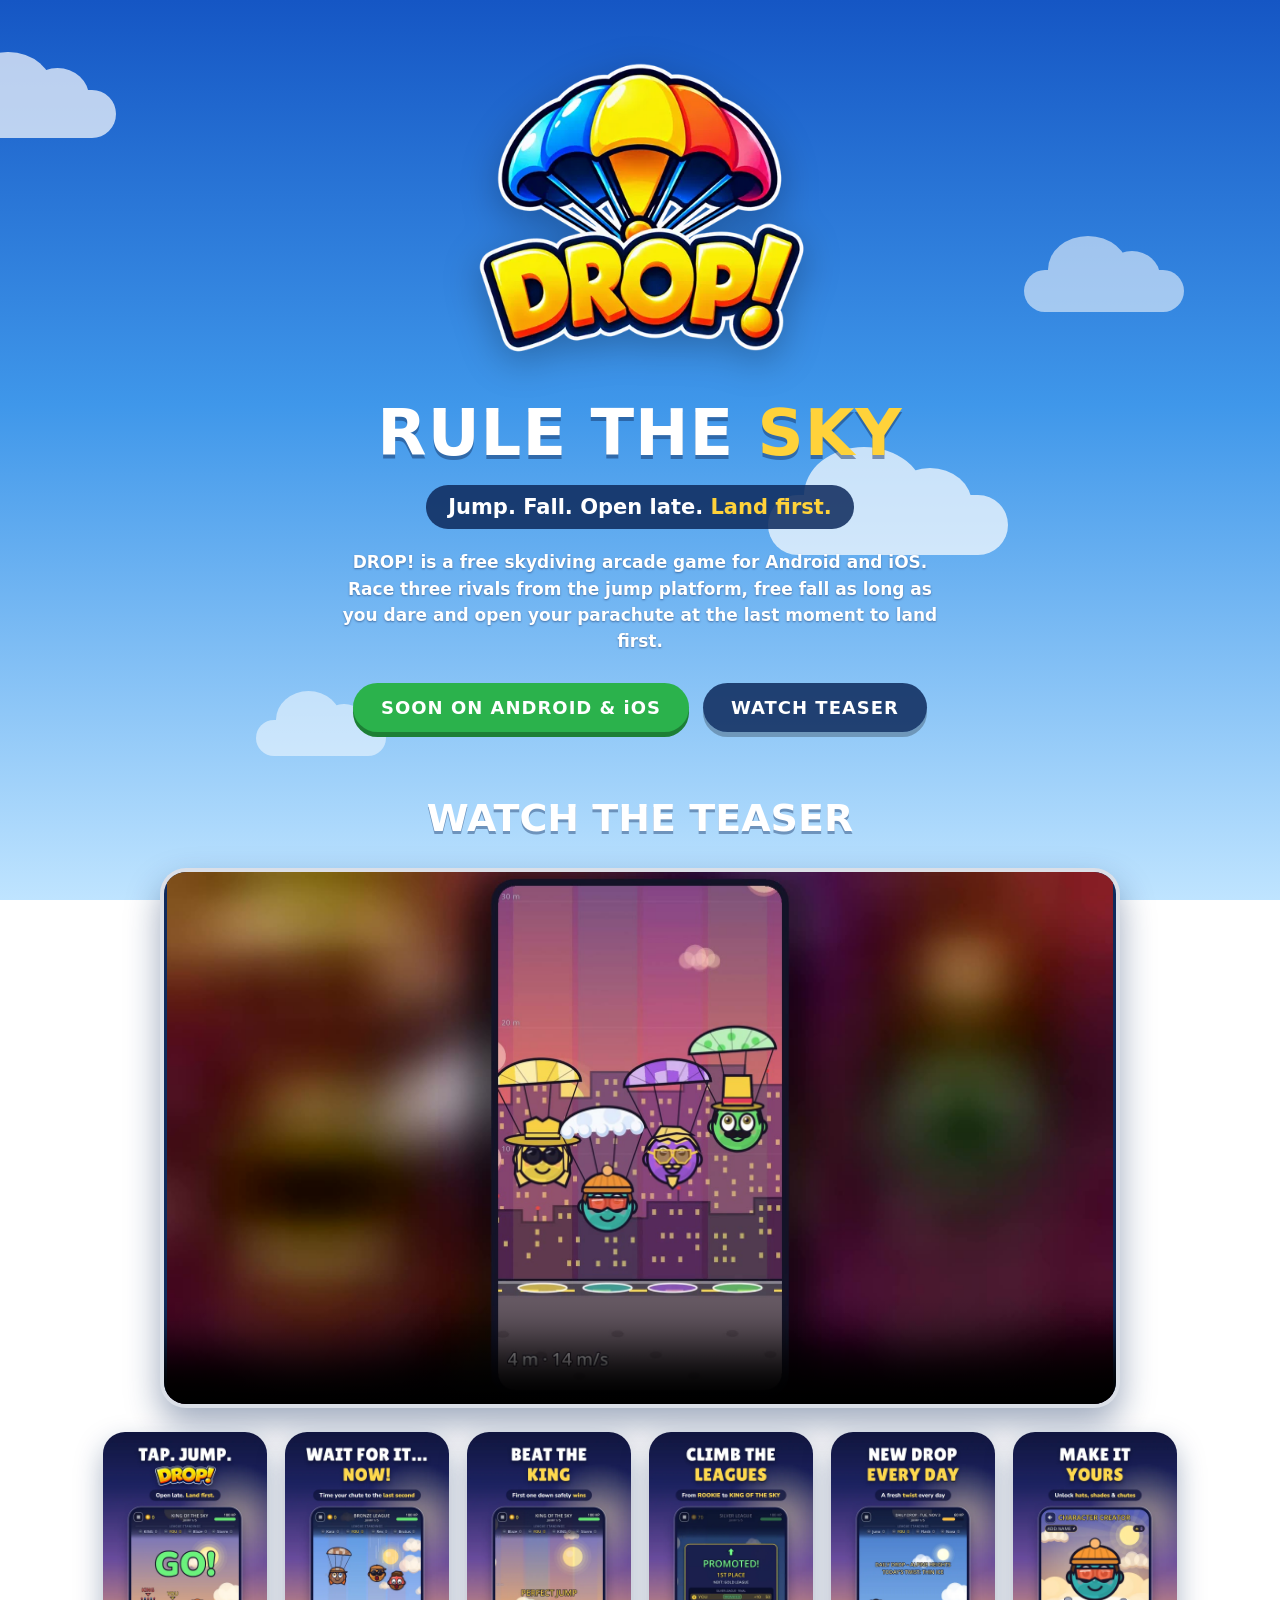
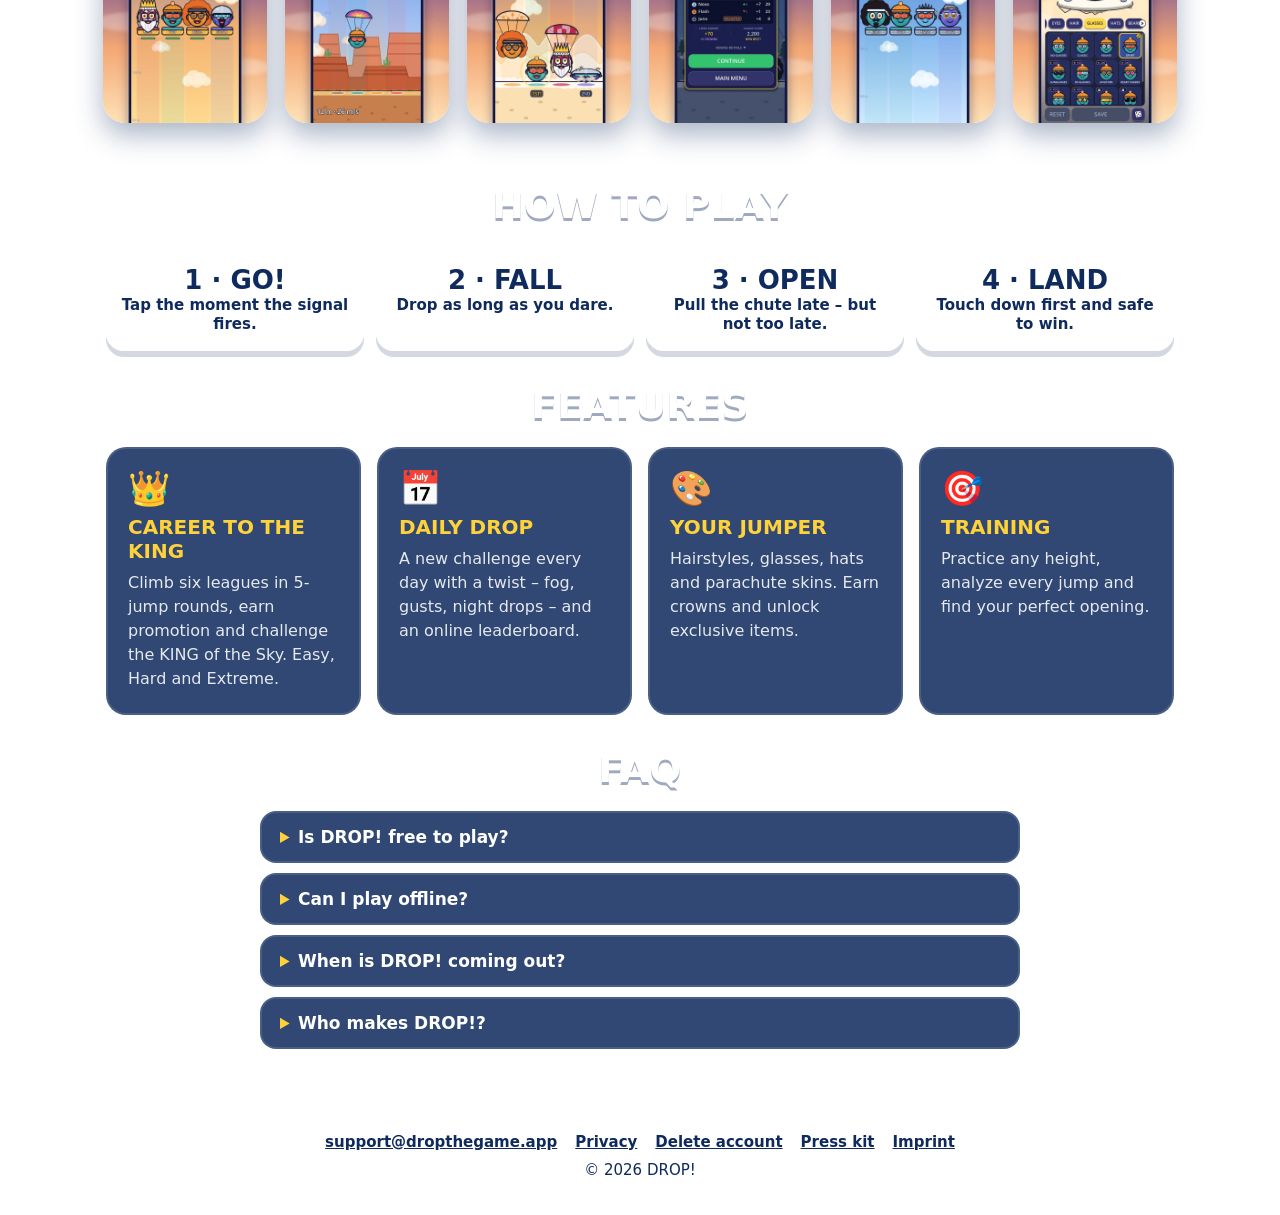
==== index.html @ cb5cdc99 "Startseite: neue Store-Screenshots (6 Bilder aus play_phone) - shot-1..6 aus store/screenshots/play_" ====
<!doctype html>
<html lang="en">
<head>
  <meta charset="utf-8">
  <meta name="viewport" content="width=device-width, initial-scale=1">
  <title>DROP! – Skydiving Game for Android &amp; iOS</title>
  <meta name="description" content="DROP! is a free skydiving arcade game: jump on GO, fall as long as you dare, open your parachute late and land first. Climb six leagues and beat the KING of the Sky.">
  <link rel="canonical" href="https://dropthegame.app/">
  <meta name="theme-color" content="#1d6fd1">
  <link rel="icon" type="image/png" sizes="32x32" href="img/icon-32.png">
  <link rel="apple-touch-icon" href="img/icon-180.png">
  <link rel="preload" as="image" href="img/logo.webp" fetchpriority="high">
  <link rel="preconnect" href="https://gc.zgo.at" crossorigin>
  <meta property="og:site_name" content="DROP!">
  <meta property="og:title" content="DROP! – Skydiving Game">
  <meta property="og:description" content="Jump. Fall. Open late. Land first. A skydiving arcade game for Android and iOS.">
  <meta property="og:image" content="https://dropthegame.app/img/og-image.jpg">
  <meta property="og:image:width" content="1200">
  <meta property="og:image:height" content="630">
  <meta property="og:image:alt" content="DROP! – Open late. Land first. Jumpers with parachutes and the KING of the Sky.">
  <meta property="og:url" content="https://dropthegame.app/">
  <meta property="og:type" content="website">
  <meta property="og:locale" content="en_US">
  <meta name="twitter:card" content="summary_large_image">
  <script type="application/ld+json">
  {
    "@context": "https://schema.org",
    "@graph": [
      {
        "@type": "WebSite",
        "@id": "https://dropthegame.app/#website",
        "name": "DROP!",
        "alternateName": "DROP! – Skydiving Game",
        "url": "https://dropthegame.app/"
      },
      {
        "@type": "Organization",
        "@id": "https://dropthegame.app/#org",
        "name": "vster Studio",
        "url": "https://dropthegame.app/",
        "email": "support@dropthegame.app",
        "logo": "https://dropthegame.app/img/icon-512.png"
      },
      {
        "@type": "VideoGame",
        "name": "DROP!",
        "alternateName": "DROP! – Skydiving Game",
        "url": "https://dropthegame.app/",
        "description": "A skydiving arcade game: jump on GO, fall as long as you dare, open your parachute late and land first. Climb six leagues, play the Daily Drop and beat the KING of the Sky.",
        "image": "https://dropthegame.app/img/og-image.jpg",
        "genre": ["Arcade", "Sports", "Casual"],
        "gamePlatform": ["Android", "iOS"],
        "applicationCategory": "GameApplication",
        "operatingSystem": "Android, iOS",
        "playMode": "SinglePlayer",
        "inLanguage": "en",
        "author": { "@id": "https://dropthegame.app/#org" },
        "publisher": { "@id": "https://dropthegame.app/#org" },
        "screenshot": [
          "https://dropthegame.app/img/shot-1.webp",
          "https://dropthegame.app/img/shot-2.webp",
          "https://dropthegame.app/img/shot-3.webp",
          "https://dropthegame.app/img/shot-4.webp",
          "https://dropthegame.app/img/shot-5.webp",
          "https://dropthegame.app/img/shot-6.webp"
        ],
        "trailer": {
          "@type": "VideoObject",
          "name": "DROP! – Teaser",
          "description": "Gameplay teaser of the skydiving arcade game DROP!.",
          "thumbnailUrl": "https://dropthegame.app/img/teaser-landscape.jpg",
          "contentUrl": "https://dropthegame.app/video/teaser-landscape.mp4",
          "uploadDate": "2026-10-29",
          "duration": "PT28S"
        }
      }
    ]
  }
  </script>
  <style>
    :root {
      --sky-top: #1556c4;
      --sky-mid: #3f97ea;
      --sky-low: #bfe4ff;
      --navy: #0f2a5c;
      --navy-soft: rgba(15, 42, 92, 0.86);
      --gold: #ffd23a;
      --green: #2bb24c;
      --green-dark: #1d7f35;
      --white: #ffffff;
    }
    * { margin: 0; padding: 0; box-sizing: border-box; }
    html { scroll-behavior: smooth; }
    body {
      font-family: system-ui, -apple-system, "Segoe UI", Roboto, "Helvetica Neue", Arial, sans-serif;
      color: var(--white);
      background: linear-gradient(180deg, var(--sky-top) 0%, var(--sky-mid) 45%, var(--sky-low) 100%);
      background-attachment: fixed;
      min-height: 100vh;
      overflow-x: hidden;
    }
    img { display: block; max-width: 100%; height: auto; }
    a { color: inherit; }

    /* Wolken im Hintergrund */
    .clouds { position: fixed; inset: 0; pointer-events: none; z-index: 0; }
    .cloud {
      position: absolute;
      background: #fff;
      border-radius: 999px;
      opacity: 0.7;
      animation: drift 60s linear infinite;
    }
    .cloud::before, .cloud::after {
      content: "";
      position: absolute;
      background: #fff;
      border-radius: 50%;
    }
    .cloud::before { width: 50%; height: 160%; left: 15%; bottom: 20%; }
    .cloud::after  { width: 35%; height: 120%; right: 15%; bottom: 25%; }
    .c1 { width: 180px; height: 48px; top: 10%; left: -5%; animation-duration: 70s; }
    .c2 { width: 240px; height: 60px; top: 55%; left: 60%; animation-duration: 90s; animation-delay: -40s; }
    .c3 { width: 130px; height: 36px; top: 80%; left: 20%; opacity: 0.5; animation-duration: 80s; animation-delay: -20s; }
    .c4 { width: 160px; height: 42px; top: 30%; left: 80%; opacity: 0.55; animation-duration: 100s; animation-delay: -60s; }
    @keyframes drift {
      from { transform: translateX(-30vw); }
      to   { transform: translateX(130vw); }
    }
    @media (prefers-reduced-motion: reduce) {
      .cloud { animation: none; }
      .hero-logo { animation: none !important; }
    }

    .wrap { position: relative; z-index: 1; max-width: 1100px; margin: 0 auto; padding: 0 16px; }

    /* Hero */
    .hero { text-align: center; padding: 48px 0 32px; }
    .hero-logo {
      width: min(340px, 78vw);
      margin: 0 auto;
      filter: drop-shadow(0 10px 18px rgba(0, 0, 0, 0.25));
      animation: float 4s ease-in-out infinite;
    }
    @keyframes float {
      0%, 100% { transform: translateY(0); }
      50% { transform: translateY(-10px); }
    }
    .headline {
      margin-top: 12px;
      font-size: clamp(34px, 8vw, 64px);
      font-weight: 900;
      line-height: 1.05;
      letter-spacing: 1px;
      text-transform: uppercase;
      text-shadow: 0 4px 0 rgba(15, 42, 92, 0.45);
    }
    .headline span { color: var(--gold); }
    .tagline {
      display: inline-block;
      margin-top: 18px;
      padding: 10px 22px;
      border-radius: 999px;
      background: var(--navy-soft);
      font-size: clamp(16px, 3.8vw, 21px);
      font-weight: 700;
    }
    .tagline span { color: var(--gold); }
    .cta { margin-top: 28px; display: flex; gap: 14px; justify-content: center; flex-wrap: wrap; }
    .btn {
      display: inline-block;
      padding: 14px 28px;
      border-radius: 999px;
      font-weight: 800;
      font-size: 18px;
      letter-spacing: 1px;
      text-decoration: none;
      text-transform: uppercase;
    }
    .btn-primary { background: var(--green); box-shadow: 0 5px 0 var(--green-dark); }
    .btn-secondary { background: var(--navy-soft); box-shadow: 0 5px 0 rgba(0, 0, 0, 0.25); }

    /* Teaser-Video: Handy/schmal = Hochformat, breiter Bildschirm im Querformat = Querformat.
       Beide laden erst beim Abspielen (preload="none"). */
    .teaser { display: flex; justify-content: center; padding-top: 8px; }
    .teaser video {
      display: block;
      height: auto;
      border-radius: 26px;
      background: var(--navy);
      border: 4px solid rgba(255, 255, 255, 0.85);
      box-shadow: 0 16px 34px rgba(15, 42, 92, 0.4);
      object-fit: contain; /* im Vollbild nichts abschneiden */
    }
    .teaser .portrait { width: min(320px, 78vw); aspect-ratio: 9 / 16; }
    .teaser .landscape { display: none; width: min(960px, 100%); aspect-ratio: 16 / 9; }
    @media (min-width: 900px) and (orientation: landscape) {
      .teaser .portrait { display: none; }
      .teaser .landscape { display: block; }
    }

    /* Screenshots */
    .shots {
      display: flex;
      gap: 18px;
      overflow-x: auto;
      scroll-snap-type: x mandatory;
      padding: 24px 16px 28px;
      margin: 0 -16px;
      scrollbar-width: none;
    }
    .shots::-webkit-scrollbar { display: none; }
    .shots img {
      flex: 0 0 auto;
      width: min(260px, 68vw);
      border-radius: 22px;
      box-shadow: 0 12px 28px rgba(15, 42, 92, 0.35);
      scroll-snap-align: center;
    }
    @media (min-width: 1100px) {
      .shots { justify-content: center; overflow-x: visible; }
      .shots img { width: 164px; transition: transform 0.2s; }
      .shots img:hover { transform: translateY(-8px) rotate(-1deg); }
    }

    /* Features */
    .section-title {
      text-align: center;
      font-size: clamp(26px, 5vw, 38px);
      font-weight: 900;
      text-transform: uppercase;
      margin: 32px 0 20px;
      text-shadow: 0 3px 0 rgba(15, 42, 92, 0.4);
    }
    .features {
      display: grid;
      grid-template-columns: repeat(auto-fit, minmax(230px, 1fr));
      gap: 16px;
    }
    .card {
      background: var(--navy-soft);
      border-radius: 20px;
      padding: 22px 20px;
      border: 2px solid rgba(255, 255, 255, 0.12);
    }
    .card .icon { font-size: 34px; line-height: 1; }
    .card h3 {
      margin-top: 10px;
      font-size: 20px;
      font-weight: 900;
      text-transform: uppercase;
      color: var(--gold);
    }
    .card p { margin-top: 8px; font-size: 16px; line-height: 1.5; color: rgba(255, 255, 255, 0.88); }

    /* So funktioniert's */
    .steps {
      display: grid;
      grid-template-columns: repeat(auto-fit, minmax(160px, 1fr));
      gap: 12px;
      text-align: center;
    }
    .step {
      background: rgba(255, 255, 255, 0.92);
      color: var(--navy);
      border-radius: 18px;
      padding: 18px 12px;
      box-shadow: 0 6px 0 rgba(15, 42, 92, 0.18);
    }
    .step b { display: block; font-size: 26px; font-weight: 900; }
    .step span { font-size: 15px; font-weight: 600; }

    /* Footer */
    footer {
      margin-top: 56px;
      padding: 28px 0 36px;
      text-align: center;
      color: var(--navy);
      font-size: 15px;
    }
    /* Kurzbeschreibung unter dem Slogan (auch für Suchmaschinen) */
    .intro {
      max-width: 620px;
      margin: 20px auto 0;
      font-size: 17px;
      line-height: 1.55;
      font-weight: 600;
      text-shadow: 0 1px 2px rgba(15, 42, 92, 0.5);
    }

    /* FAQ */
    .faq { max-width: 760px; margin: 0 auto; display: grid; gap: 10px; }
    .faq details {
      background: var(--navy-soft);
      border-radius: 16px;
      border: 2px solid rgba(255, 255, 255, 0.12);
      padding: 14px 18px;
    }
    .faq summary { cursor: pointer; font-weight: 800; font-size: 17px; }
    .faq summary::marker { color: var(--gold); }
    .faq p { margin-top: 8px; line-height: 1.5; color: rgba(255, 255, 255, 0.88); }

    footer .links { display: flex; gap: 18px; justify-content: center; flex-wrap: wrap; margin-bottom: 10px; font-weight: 700; }
  </style>
</head>
<body>
  <div class="clouds" aria-hidden="true">
    <div class="cloud c1"></div>
    <div class="cloud c2"></div>
    <div class="cloud c3"></div>
    <div class="cloud c4"></div>
  </div>

  <div class="wrap">
    <header class="hero">
      <img class="hero-logo" src="img/logo.webp" width="432" height="432" fetchpriority="high" alt="DROP! – Skydiving Game logo with a colorful parachute">
      <h1 class="headline">Rule the <span>Sky</span></h1>
      <p class="tagline">Jump. Fall. Open late. <span>Land first.</span></p>
      <p class="intro">DROP! is a free skydiving arcade game for Android and iOS. Race three rivals from the jump platform, free fall as long as you dare and open your parachute at the last moment to land first.</p>
      <div class="cta">
        <span class="btn btn-primary">Soon on Android &amp; <span style="text-transform: none">iOS</span></span>
        <a class="btn btn-secondary" href="#teaser">Watch teaser</a>
      </div>
    </header>

    <main>
    <h2 class="section-title" id="teaser">Watch the teaser</h2>
    <section class="teaser">
      <video class="portrait" controls playsinline preload="none" poster="img/teaser-portrait.webp" width="1080" height="1920" aria-label="DROP! teaser video">
        <source src="video/teaser.mp4" type="video/mp4">
      </video>
      <video class="landscape" controls playsinline preload="none" poster="img/teaser-landscape.jpg" width="1920" height="1080" aria-label="DROP! teaser video">
        <source src="video/teaser-landscape.mp4" type="video/mp4">
      </video>
    </section>

    <section class="shots" aria-label="Screenshots">
      <img src="img/shot-1.webp" width="720" height="1280" loading="lazy" alt="Tap. Jump. DROP! – the GO! signal fires and four jumpers leap off their platforms">
      <img src="img/shot-2.webp" width="720" height="1280" loading="lazy" alt="Wait for it… now! Time your parachute to the last second">
      <img src="img/shot-3.webp" width="720" height="1280" loading="lazy" alt="Beat the KING: first one down safely wins">
      <img src="img/shot-4.webp" width="720" height="1280" loading="lazy" alt="Climb the leagues: PROMOTED! First place in the Silver League">
      <img src="img/shot-5.webp" width="720" height="1280" loading="lazy" alt="New drop every day: the Daily Drop with a fresh twist">
      <img src="img/shot-6.webp" width="720" height="1280" loading="lazy" alt="Make it yours: unlock hats, shades and chutes in the character creator">
    </section>

    <h2 class="section-title">How to play</h2>
    <div class="steps">
      <div class="step"><b>1 · GO!</b><span>Tap the moment the signal fires.</span></div>
      <div class="step"><b>2 · FALL</b><span>Drop as long as you dare.</span></div>
      <div class="step"><b>3 · OPEN</b><span>Pull the chute late – but not too late.</span></div>
      <div class="step"><b>4 · LAND</b><span>Touch down first and safe to win.</span></div>
    </div>

    <h2 class="section-title" id="features">Features</h2>
    <div class="features">
      <div class="card">
        <div class="icon" aria-hidden="true">👑</div>
        <h3>Career to the KING</h3>
        <p>Climb six leagues in 5-jump rounds, earn promotion and challenge the KING of the Sky. Easy, Hard and Extreme.</p>
      </div>
      <div class="card">
        <div class="icon" aria-hidden="true">📅</div>
        <h3>Daily Drop</h3>
        <p>A new challenge every day with a twist – fog, gusts, night drops – and an online leaderboard.</p>
      </div>
      <div class="card">
        <div class="icon" aria-hidden="true">🎨</div>
        <h3>Your jumper</h3>
        <p>Hairstyles, glasses, hats and parachute skins. Earn crowns and unlock exclusive items.</p>
      </div>
      <div class="card">
        <div class="icon" aria-hidden="true">🎯</div>
        <h3>Training</h3>
        <p>Practice any height, analyze every jump and find your perfect opening.</p>
      </div>
    </div>

    <h2 class="section-title" id="faq">FAQ</h2>
    <div class="faq">
      <details>
        <summary>Is DROP! free to play?</summary>
        <p>Yes. DROP! is free to download and play. It shows ads between rounds, and a one-time “Remove Ads” purchase turns them off.</p>
      </details>
      <details>
        <summary>Can I play offline?</summary>
        <p>Yes. Career, Training and the Daily Drop work without an internet connection. Only online leaderboards and friends need a connection.</p>
      </details>
      <details>
        <summary>When is DROP! coming out?</summary>
        <p>DROP! is coming soon to Google Play and the App Store. The store links will appear right here on this page.</p>
      </details>
      <details>
        <summary>Who makes DROP!?</summary>
        <p>DROP! is made by vster Studio, an independent game developer from Austria. Press and creators find everything in the <a href="press/">press kit</a>.</p>
      </details>
    </div>
    </main>

    <footer>
      <div class="links">
        <a href="mailto:support@dropthegame.app">support@dropthegame.app</a>
        <a href="privacy/">Privacy</a>
        <a href="delete-account/">Delete account</a>
        <a href="press/">Press kit</a>
        <a href="imprint/">Imprint</a>
      </div>
      <p>&copy; 2026 DROP!</p>
    </footer>
  </div>
  <script>
    // Wechselt die Ansicht (Drehen, Fenstergröße), stoppt das nun verborgene Video.
    document.querySelectorAll(".teaser video").forEach(function (v) {
      window.addEventListener("resize", function () {
        if (!v.offsetParent && !v.paused) v.pause();
      });
    });
  </script>
  <!-- Besucherzähler GoatCounter: ohne Cookies, speichert keine IP-Adressen (siehe /privacy/, Abschnitt 6). -->
  <script data-goatcounter="https://dropthegame.goatcounter.com/count" async src="https://gc.zgo.at/count.js"></script>
</body>
</html>
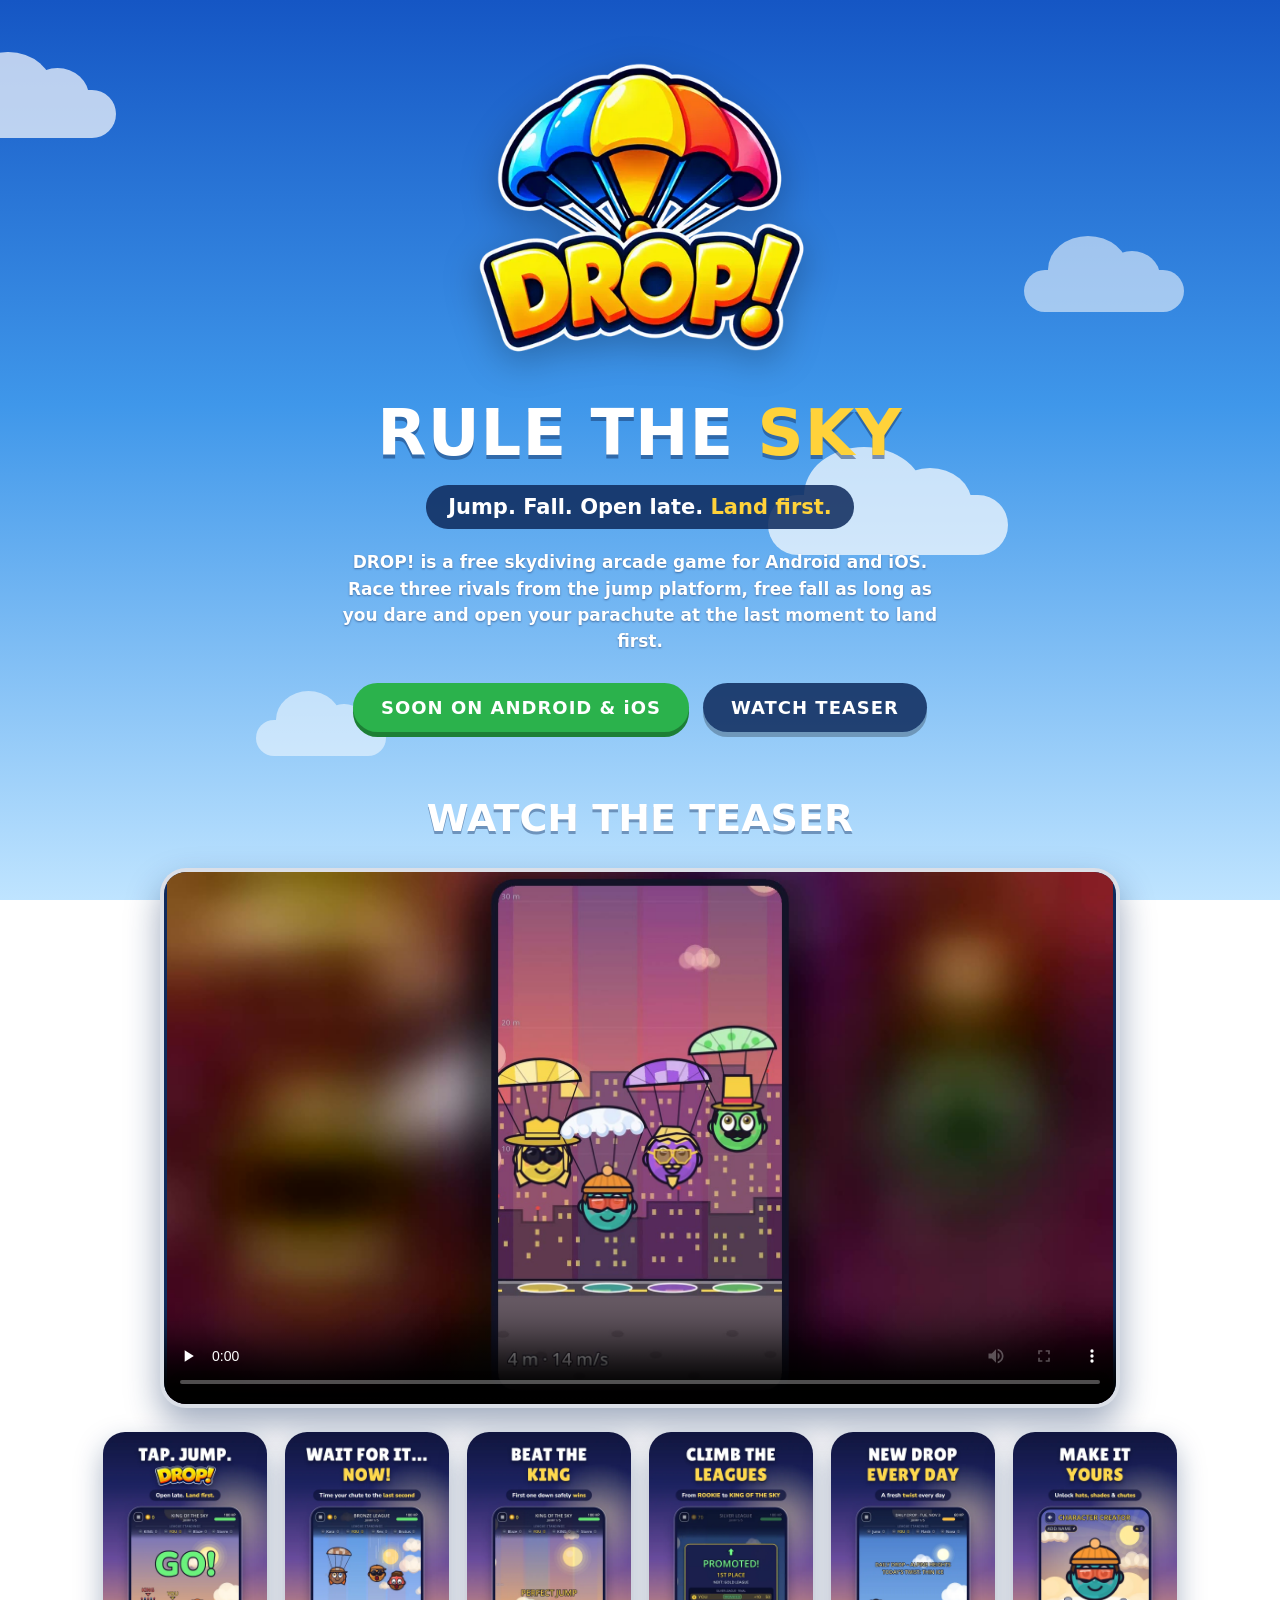
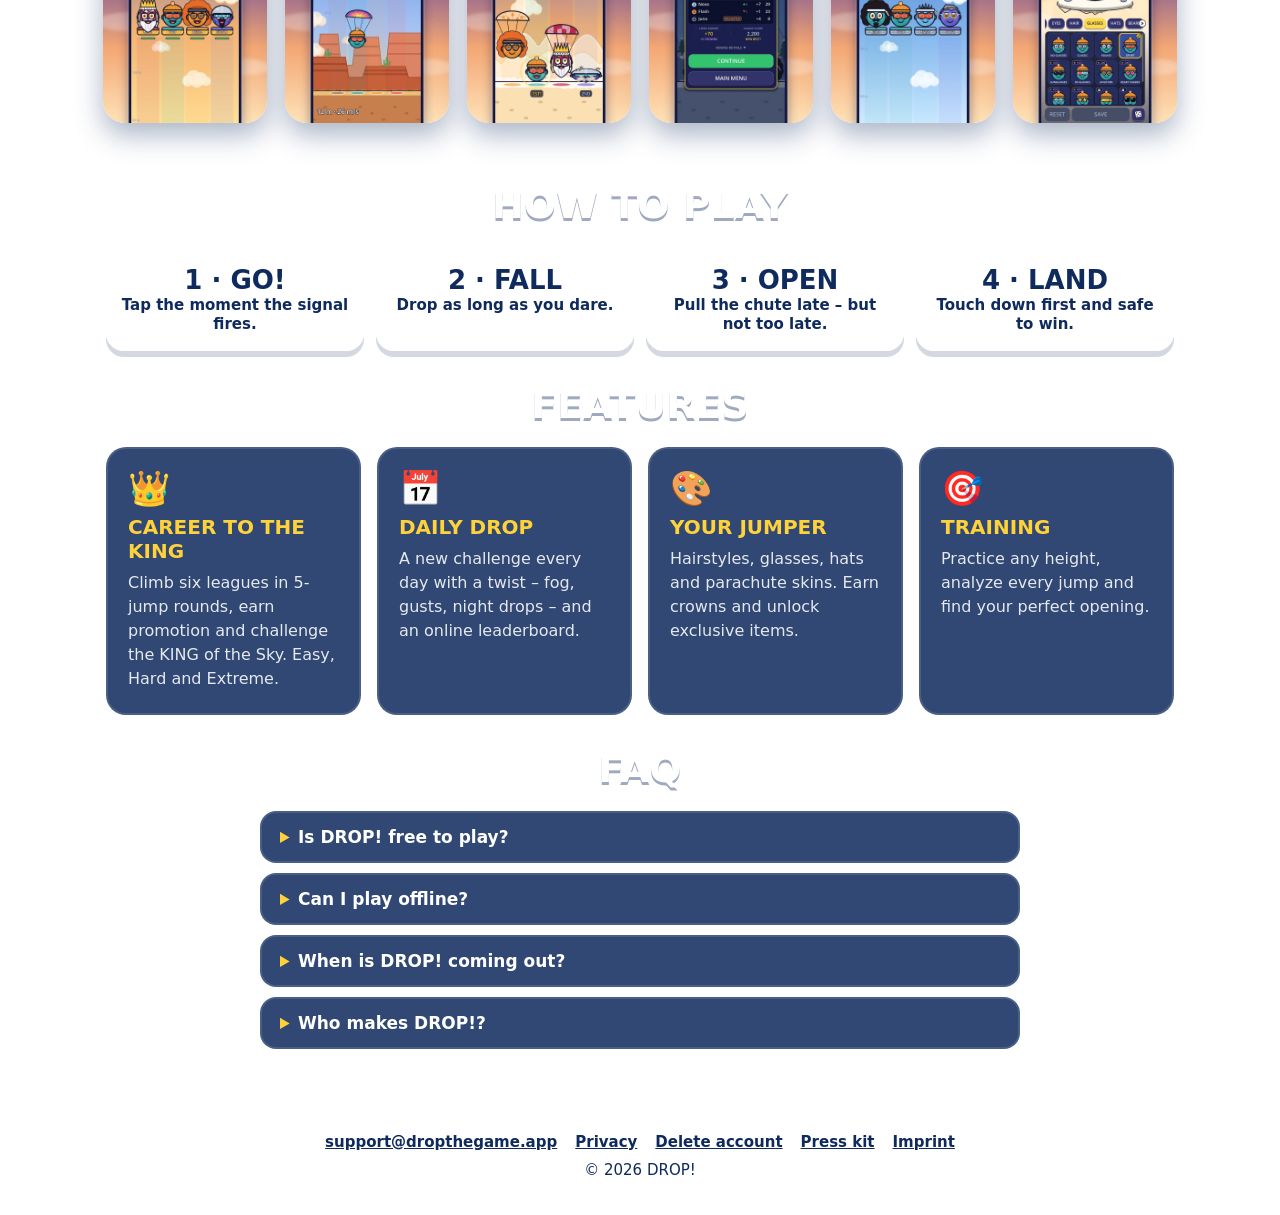
==== commit 5c55273b: "Teaser-Video: uploadDate mit Uhrzeit und Zeitzone (Search Console) Co-Authored-By: Claude Opus 5.5 <" ====
--- a/index.html
+++ b/index.html
@@ -70,7 +70,7 @@
           "description": "Gameplay teaser of the skydiving arcade game DROP!.",
           "thumbnailUrl": "https://dropthegame.app/img/teaser-landscape.jpg",
           "contentUrl": "https://dropthegame.app/video/teaser-landscape.mp4",
-          "uploadDate": "2026-10-29",
+          "uploadDate": "2026-10-29T12:00:00+01:00",
           "duration": "PT28S"
         }
       }
@@ -216,6 +216,62 @@
       border-radius: 22px;
       box-shadow: 0 12px 28px rgba(15, 42, 92, 0.35);
       scroll-snap-align: center;
+      cursor: zoom-in;
+    }
+    .shots img:focus-visible { outline: 4px solid var(--gold); outline-offset: 3px; }
+
+    /* Großansicht der Screenshots (Antippen/Klicken). Wischen, Pfeiltasten, ESC, Zurück-Taste. */
+    .lightbox {
+      width: 100%;
+      height: 100%;
+      max-width: none;
+      max-height: none;
+      margin: 0;
+      padding: 0;
+      border: 0;
+      background: transparent;
+      color: var(--white);
+      overflow: hidden;
+    }
+    .lightbox::backdrop { background: rgba(8, 20, 46, 0.92); }
+    .lightbox[open] {
+      display: flex;
+      flex-direction: column;
+      align-items: center;
+      justify-content: center;
+      gap: 14px;
+      touch-action: pan-y;
+    }
+    .lightbox img {
+      max-width: 92vw;
+      max-height: calc(100vh - 110px);
+      max-height: calc(100dvh - 110px);
+      width: auto;
+      height: auto;
+      border-radius: 22px;
+      box-shadow: 0 16px 40px rgba(0, 0, 0, 0.5);
+      user-select: none;
+      -webkit-user-drag: none;
+    }
+    .lb-bar { display: flex; align-items: center; gap: 18px; font-weight: 800; font-size: 16px; }
+    .lb-btn {
+      width: 48px;
+      height: 48px;
+      border-radius: 50%;
+      border: 0;
+      background: rgba(255, 255, 255, 0.16);
+      color: var(--white);
+      font-size: 26px;
+      line-height: 1;
+      cursor: pointer;
+    }
+    .lb-btn:hover { background: rgba(255, 255, 255, 0.28); }
+    .lb-btn:focus-visible { outline: 3px solid var(--gold); }
+    .lb-close { position: absolute; top: 14px; right: 14px; }
+    @media (min-width: 900px) {
+      .lb-prev, .lb-next { position: absolute; top: 50%; transform: translateY(-50%); }
+      .lb-prev { left: 24px; }
+      .lb-next { right: 24px; }
     }
     @media (min-width: 1100px) {
       .shots { justify-content: center; overflow-x: visible; }
@@ -342,6 +398,16 @@
       <img src="img/shot-5.webp" width="720" height="1280" loading="lazy" alt="New drop every day: the Daily Drop with a fresh twist">
       <img src="img/shot-6.webp" width="720" height="1280" loading="lazy" alt="Make it yours: unlock hats, shades and chutes in the character creator">
     </section>
+
+    <dialog class="lightbox" id="lightbox" aria-label="Screenshot">
+      <button class="lb-btn lb-close" type="button" aria-label="Close">✕</button>
+      <img id="lb-img" alt="">
+      <div class="lb-bar">
+        <button class="lb-btn lb-prev" type="button" aria-label="Previous screenshot">‹</button>
+        <span id="lb-count">1 / 6</span>
+        <button class="lb-btn lb-next" type="button" aria-label="Next screenshot">›</button>
+      </div>
+    </dialog>
 
     <h2 class="section-title">How to play</h2>
     <div class="steps">
@@ -414,6 +480,67 @@
         if (!v.offsetParent && !v.paused) v.pause();
       });
     });
+
+    // Großansicht: Screenshot antippen öffnet ihn groß; Wischen/Pfeile blättern,
+    // Antippen daneben, ✕, ESC oder die Zurück-Taste des Handys schließen.
+    (function () {
+      var box = document.getElementById("lightbox");
+      if (!box || typeof box.showModal !== "function") return;
+      var shots = Array.prototype.slice.call(document.querySelectorAll(".shots img"));
+      var big = document.getElementById("lb-img");
+      var count = document.getElementById("lb-count");
+      var index = 0;
+
+      function show(i) {
+        index = (i + shots.length) % shots.length;
+        big.src = shots[index].src;
+        big.alt = shots[index].alt;
+        count.textContent = (index + 1) + " / " + shots.length;
+      }
+      function open(i) {
+        show(i);
+        box.showModal();
+        history.pushState({ lightbox: true }, "");
+      }
+      function close() {
+        if (!box.open) return;
+        box.close();
+      }
+
+      shots.forEach(function (img, i) {
+        img.tabIndex = 0;
+        img.setAttribute("role", "button");
+        img.addEventListener("click", function () { open(i); });
+        img.addEventListener("keydown", function (e) {
+          if (e.key === "Enter" || e.key === " ") { e.preventDefault(); open(i); }
+        });
+      });
+
+      box.querySelector(".lb-prev").addEventListener("click", function () { show(index - 1); });
+      box.querySelector(".lb-next").addEventListener("click", function () { show(index + 1); });
+      box.querySelector(".lb-close").addEventListener("click", close);
+      box.addEventListener("keydown", function (e) {
+        if (e.key === "ArrowLeft") show(index - 1);
+        if (e.key === "ArrowRight") show(index + 1);
+      });
+      // Schließen per ESC/✕ entfernt den History-Eintrag wieder; die Zurück-Taste schließt die Ansicht.
+      box.addEventListener("close", function () {
+        if (history.state && history.state.lightbox) history.back();
+      });
+      window.addEventListener("popstate", close);
+
+      // Wischen zum Blättern; kurzes Antippen neben dem Bild schließt.
+      var startX = 0, startY = 0, moved = false;
+      box.addEventListener("pointerdown", function (e) { startX = e.clientX; startY = e.clientY; moved = false; });
+      box.addEventListener("pointerup", function (e) {
+        var dx = e.clientX - startX, dy = e.clientY - startY;
+        if (Math.abs(dx) > 50 && Math.abs(dx) > Math.abs(dy)) { moved = true; show(index + (dx < 0 ? 1 : -1)); }
+      });
+      box.addEventListener("click", function (e) {
+        if (moved) { moved = false; return; }
+        if (e.target === box) close();
+      });
+    })();
   </script>
   <!-- Besucherzähler GoatCounter: ohne Cookies, speichert keine IP-Adressen (siehe /privacy/, Abschnitt 6). -->
   <script data-goatcounter="https://dropthegame.goatcounter.com/count" async src="https://gc.zgo.at/count.js"></script>
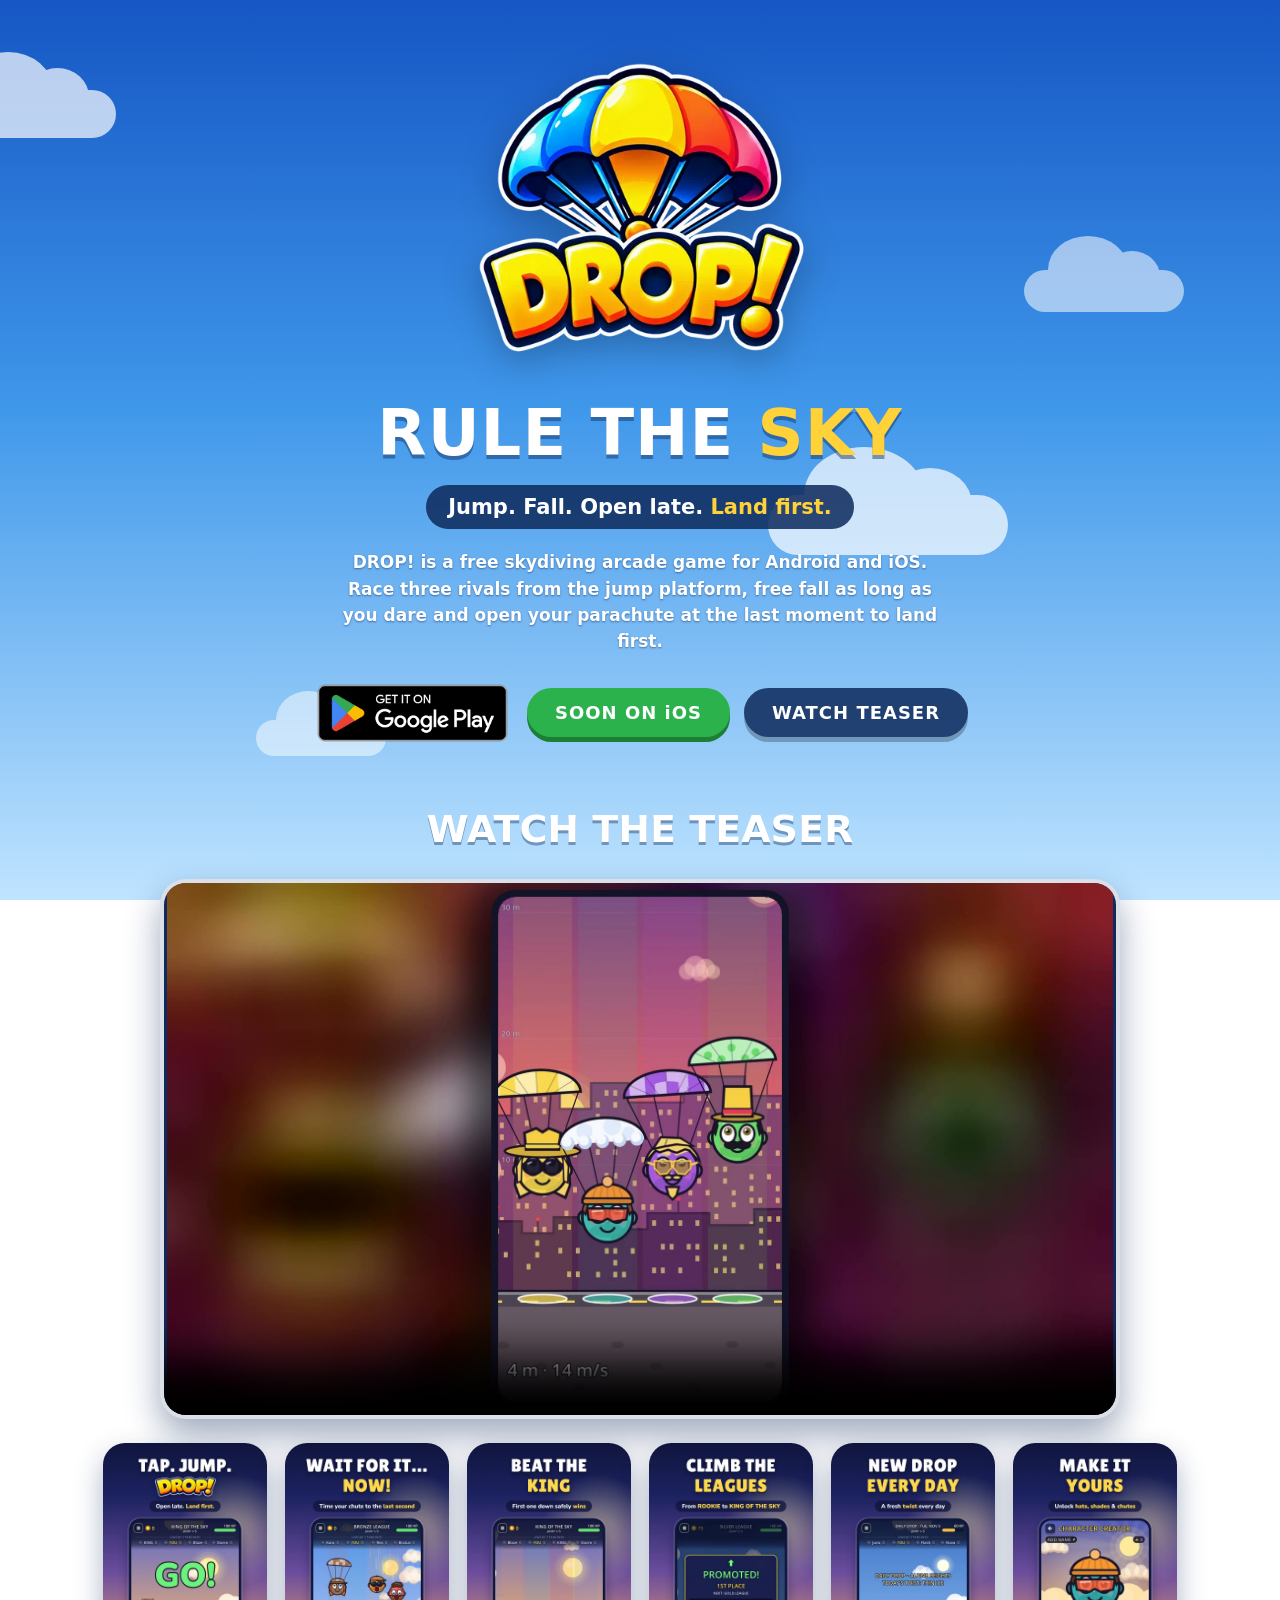
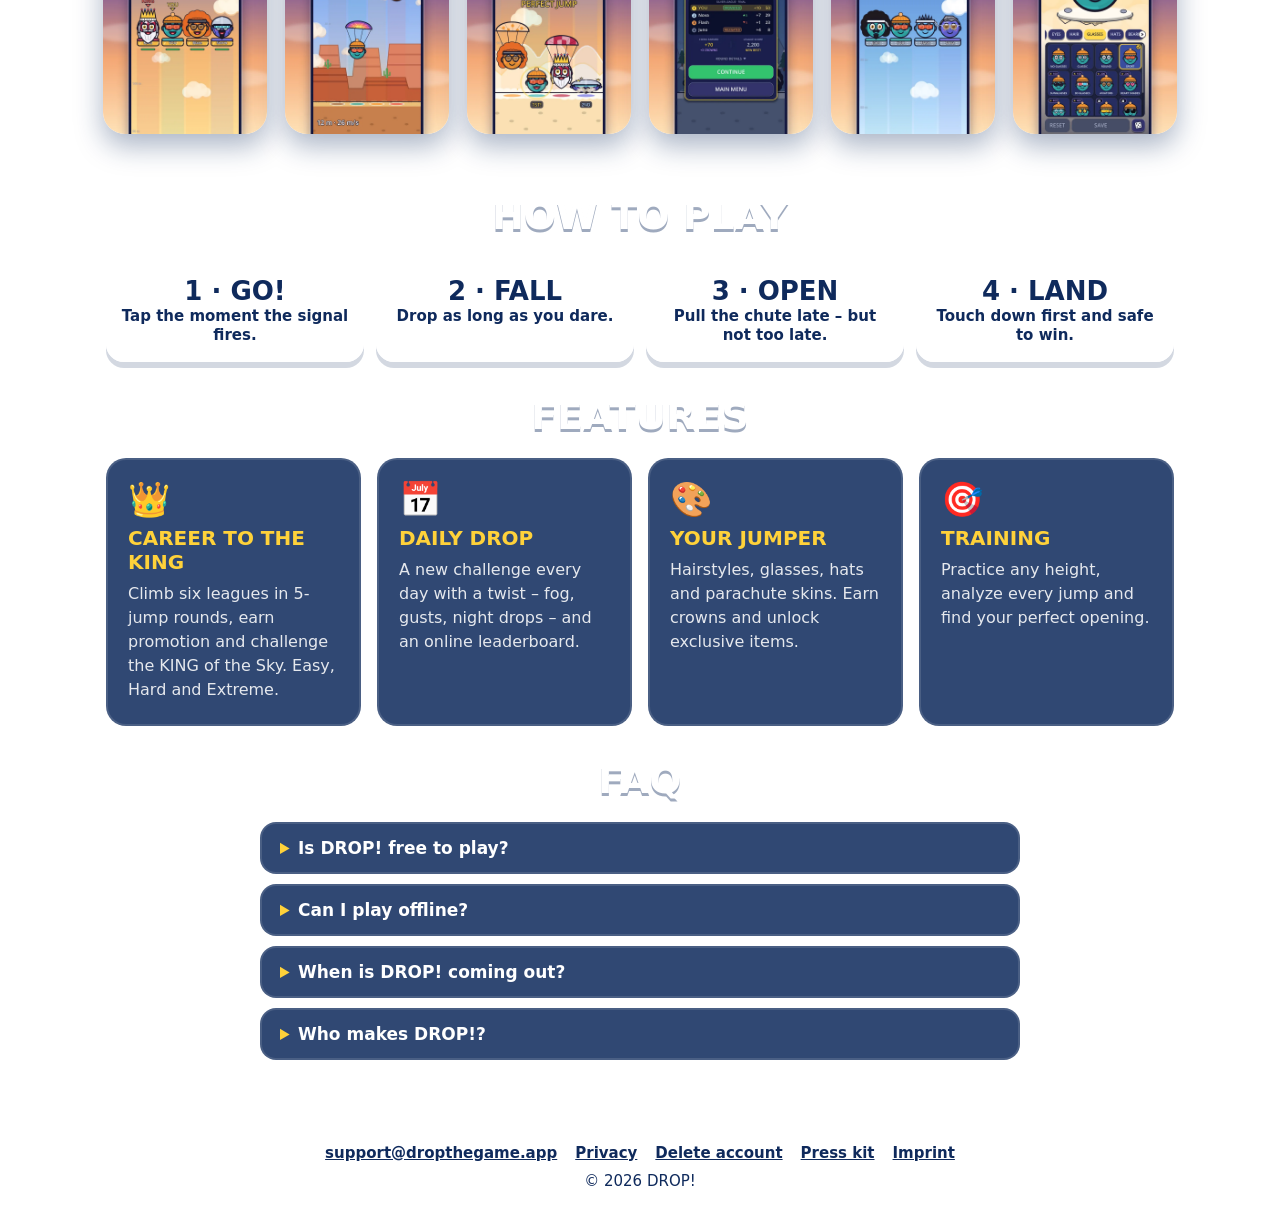
==== commit 31fa9fc5: "Startseite: originales Google-Play-Badge mit Store-Link, iOS weiterhin "Soon" Co-Authored-By: Claude" ====
--- a/index.html
+++ b/index.html
@@ -34,12 +34,12 @@
         "url": "https://dropthegame.app/"
       },
       {
-        "@type": "Organization",
-        "@id": "https://dropthegame.app/#org",
-        "name": "vster Studio",
+        "@type": "Person",
+        "@id": "https://dropthegame.app/#developer",
+        "name": "Benjamin Fauster",
         "url": "https://dropthegame.app/",
         "email": "support@dropthegame.app",
-        "logo": "https://dropthegame.app/img/icon-512.png"
+        "image": "https://dropthegame.app/img/icon-512.png"
       },
       {
         "@type": "VideoGame",
@@ -54,8 +54,8 @@
         "operatingSystem": "Android, iOS",
         "playMode": "SinglePlayer",
         "inLanguage": "en",
-        "author": { "@id": "https://dropthegame.app/#org" },
-        "publisher": { "@id": "https://dropthegame.app/#org" },
+        "author": { "@id": "https://dropthegame.app/#developer" },
+        "publisher": { "@id": "https://dropthegame.app/#developer" },
         "screenshot": [
           "https://dropthegame.app/img/shot-1.webp",
           "https://dropthegame.app/img/shot-2.webp",
@@ -166,7 +166,10 @@
       font-weight: 700;
     }
     .tagline span { color: var(--gold); }
-    .cta { margin-top: 28px; display: flex; gap: 14px; justify-content: center; flex-wrap: wrap; }
+    .cta { margin-top: 28px; display: flex; gap: 14px; justify-content: center; align-items: center; flex-wrap: wrap; }
+    /* Originales Google-Play-Badge (PNG mit transparentem Rand) – nicht einfärben oder verändern. */
+    .play-badge { display: block; margin: -12px -8px; }
+    .play-badge img { height: 84px; width: auto; }
     .btn {
       display: inline-block;
       padding: 14px 28px;
@@ -374,7 +377,8 @@
       <p class="tagline">Jump. Fall. Open late. <span>Land first.</span></p>
       <p class="intro">DROP! is a free skydiving arcade game for Android and iOS. Race three rivals from the jump platform, free fall as long as you dare and open your parachute at the last moment to land first.</p>
       <div class="cta">
-        <span class="btn btn-primary">Soon on Android &amp; <span style="text-transform: none">iOS</span></span>
+        <a class="play-badge" href="https://play.google.com/store/apps/details?id=com.vsterstudio.drop"><img src="img/google-play-badge.png" width="646" height="250" alt="Get it on Google Play"></a>
+        <span class="btn btn-primary">Soon on <span style="text-transform: none">iOS</span></span>
         <a class="btn btn-secondary" href="#teaser">Watch teaser</a>
       </div>
     </header>
@@ -453,11 +457,11 @@
       </details>
       <details>
         <summary>When is DROP! coming out?</summary>
-        <p>DROP! is coming soon to Google Play and the App Store. The store links will appear right here on this page.</p>
+        <p>DROP! is out now on <a href="https://play.google.com/store/apps/details?id=com.vsterstudio.drop">Google Play</a> and coming soon to the App Store.</p>
       </details>
       <details>
         <summary>Who makes DROP!?</summary>
-        <p>DROP! is made by vster Studio, an independent game developer from Austria. Press and creators find everything in the <a href="press/">press kit</a>.</p>
+        <p>DROP! is made by Benjamin Fauster, an independent game developer from Austria. Press and creators find everything in the <a href="press/">press kit</a>.</p>
       </details>
     </div>
     </main>
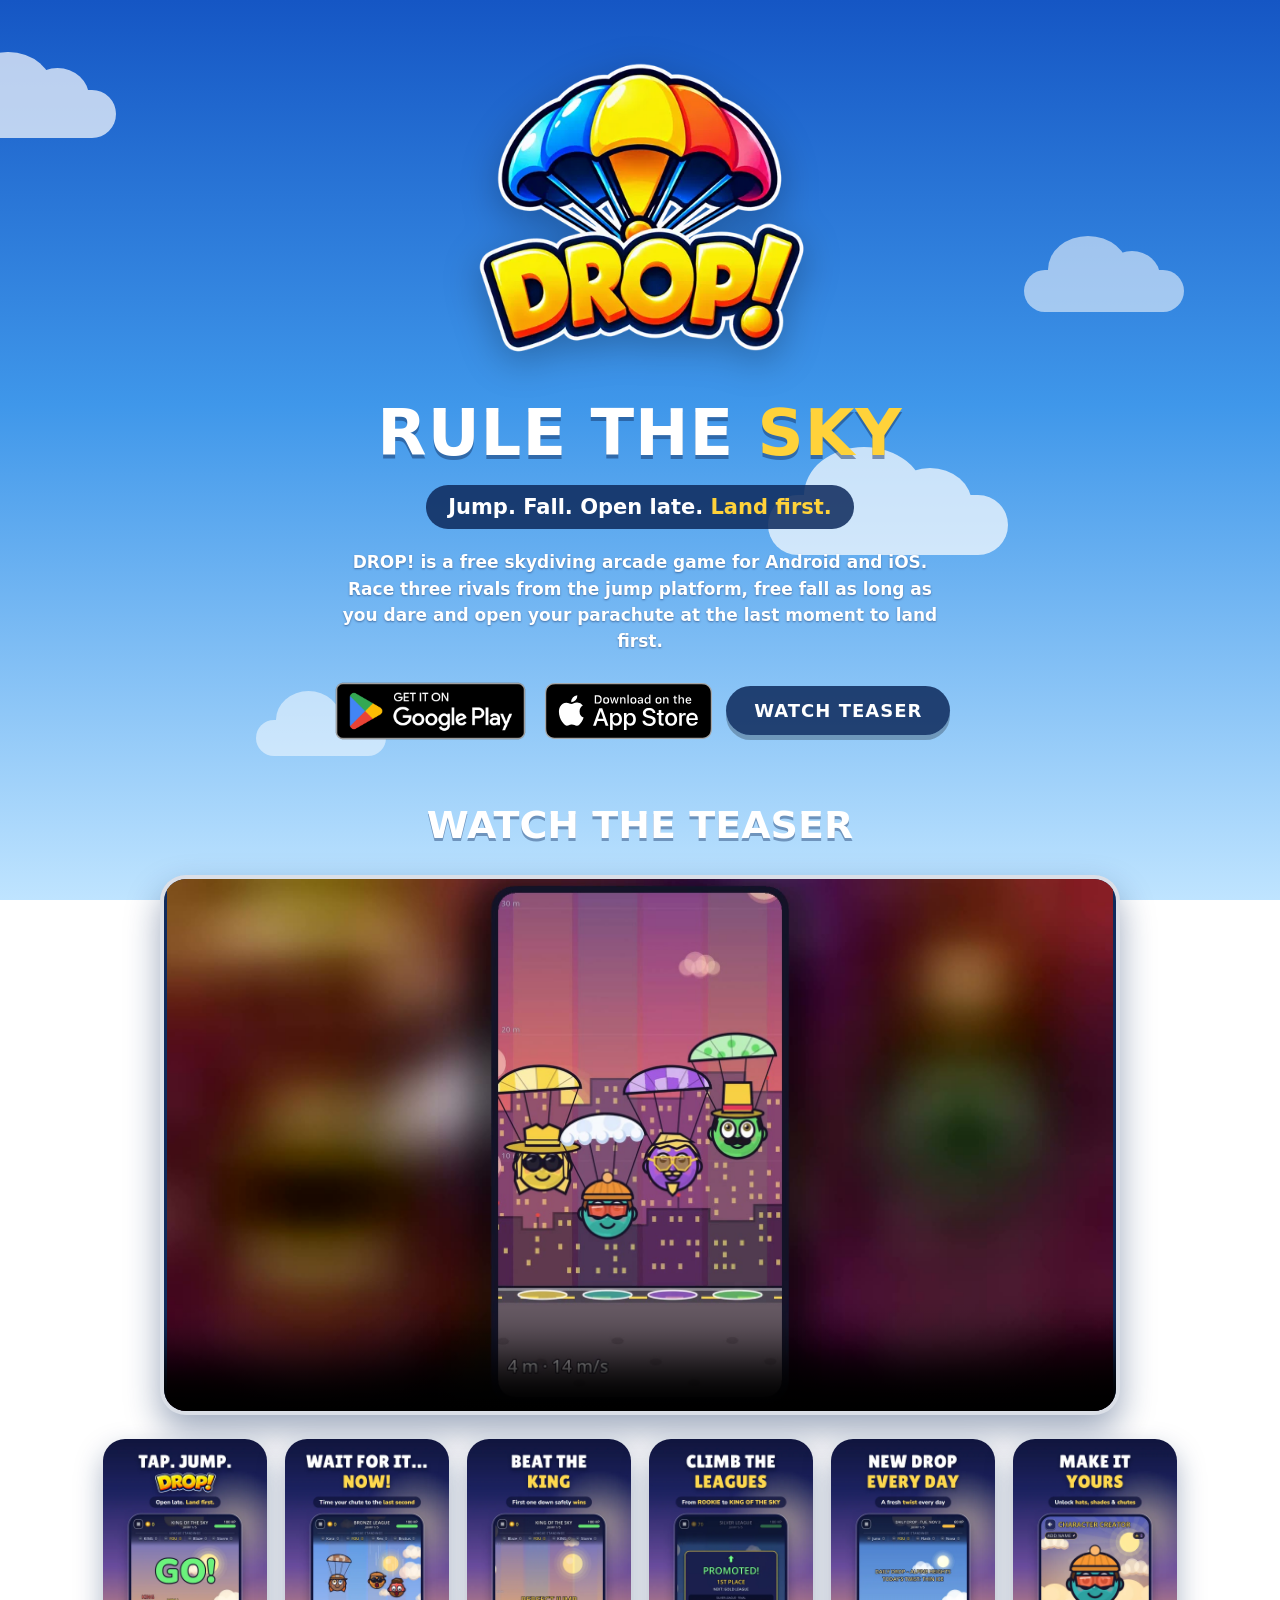
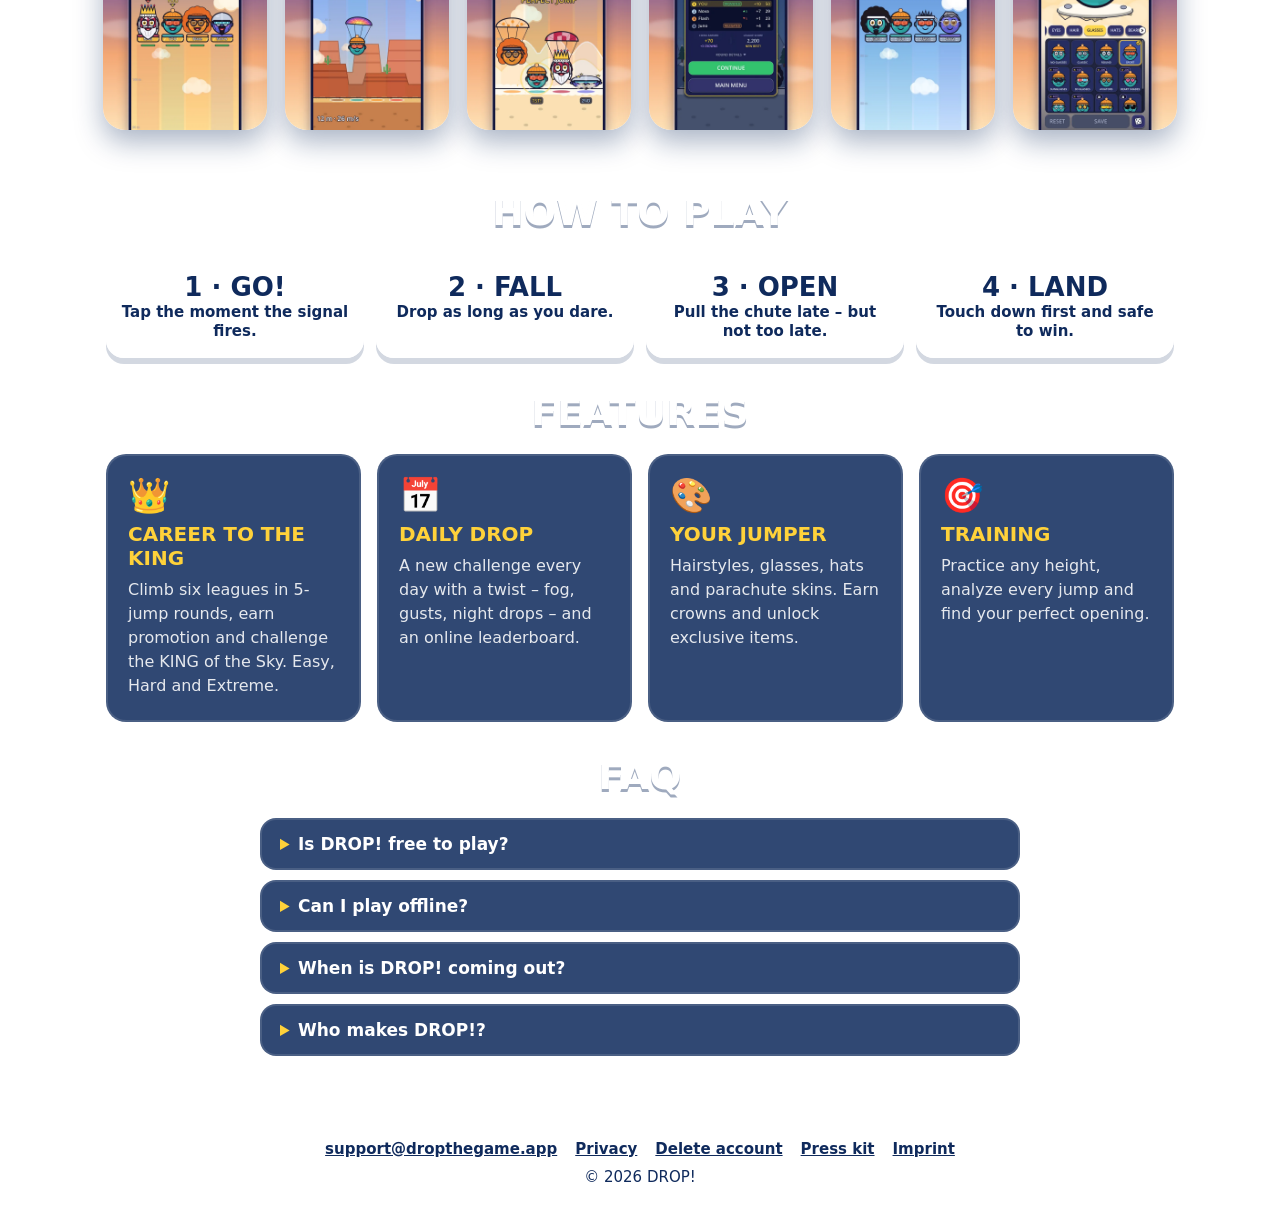
==== commit c0076be1: "Startseite: App-Store-Badge außerhalb der EU, Store-Knöpfe je Gerät (Android/iOS/Desktop) Co-Authore" ====
--- a/index.html
+++ b/index.html
@@ -11,6 +11,28 @@
   <link rel="apple-touch-icon" href="img/icon-180.png">
   <link rel="preload" as="image" href="img/logo.webp" fetchpriority="high">
   <link rel="preconnect" href="https://gc.zgo.at" crossorigin>
+  <script>
+    // Store-Badges: Gerät (Android / iPhone+iPad / sonstiges) und EU ja/nein als Klassen am <html>.
+    // EU wird nur über die Zeitzone des Geräts erkannt (keine IP-Abfrage, nichts wird gesendet).
+    // In der EU ist DROP! im App Store noch nicht sichtbar (DSA-Prüfung) → dort "Soon on iOS".
+    // Ohne JavaScript oder bei unbekannter Zeitzone gilt: beide Knöpfe, iOS als "Soon".
+    (function () {
+      var c = document.documentElement.classList;
+      var ua = navigator.userAgent || "";
+      if (/Android/i.test(ua)) c.add("dev-android");
+      else if (/iPhone|iPad|iPod/i.test(ua) || (/Macintosh/.test(ua) && navigator.maxTouchPoints > 1)) c.add("dev-ios");
+      var eu = ["Europe/Vienna", "Europe/Brussels", "Europe/Sofia", "Europe/Zagreb", "Europe/Nicosia", "Asia/Nicosia",
+        "Asia/Famagusta", "Europe/Prague", "Europe/Copenhagen", "Europe/Tallinn", "Europe/Helsinki", "Europe/Mariehamn",
+        "Europe/Paris", "Europe/Berlin", "Europe/Busingen", "Europe/Athens", "Europe/Budapest", "Europe/Dublin", "Europe/Rome",
+        "Europe/Riga", "Europe/Vilnius", "Europe/Luxembourg", "Europe/Malta", "Europe/Amsterdam", "Europe/Warsaw",
+        "Europe/Lisbon", "Atlantic/Madeira", "Atlantic/Azores", "Europe/Bucharest", "Europe/Bratislava", "Europe/Ljubljana",
+        "Europe/Madrid", "Africa/Ceuta", "Atlantic/Canary", "Europe/Stockholm", "Indian/Reunion", "Indian/Mayotte",
+        "America/Guadeloupe", "America/Martinique", "America/Cayenne", "America/Marigot"];
+      var tz = "";
+      try { tz = Intl.DateTimeFormat().resolvedOptions().timeZone || ""; } catch (e) {}
+      if (tz && eu.indexOf(tz) < 0) c.add("ios-live");
+    })();
+  </script>
   <meta property="og:site_name" content="DROP!">
   <meta property="og:title" content="DROP! – Skydiving Game">
   <meta property="og:description" content="Jump. Fall. Open late. Land first. A skydiving arcade game for Android and iOS.">
@@ -168,8 +190,25 @@
     .tagline span { color: var(--gold); }
     .cta { margin-top: 28px; display: flex; gap: 14px; justify-content: center; align-items: center; flex-wrap: wrap; }
     /* Originales Google-Play-Badge (PNG mit transparentem Rand) – nicht einfärben oder verändern. */
-    .play-badge { display: block; margin: -12px -8px; }
+    .play-badge { display: block; margin: -14px -8px; }
     .play-badge img { height: 84px; width: auto; }
+    /* Originales App-Store-Badge (SVG ohne Rand), gleich hoch wie das sichtbare Play-Badge. */
+    .appstore-badge { display: block; }
+    .appstore-badge img { height: 56px; width: auto; }
+    .store-alt { margin-top: 14px; font-size: 16px; font-weight: 700; opacity: 0.9; }
+    .store-alt a { color: inherit; }
+    /* Sichtbarkeit: iOS-Badge nur außerhalb der EU, "Soon on iOS" nur in der EU.
+       Android-Gerät → nur Play-Badge groß, iPhone/iPad → nur iOS groß; das andere als kleiner Hinweis darunter. */
+    .appstore-badge, .store-alt, .ios-live-text { display: none; }
+    .ios-live .appstore-badge { display: block; }
+    .ios-live .ios-soon { display: none; }
+    .ios-live .ios-live-text { display: inline; }
+    .ios-live .ios-soon-text { display: none; }
+    .dev-android .appstore-badge, .dev-android .ios-soon, .dev-ios .play-badge { display: none; }
+    .dev-android .store-alt, .dev-ios .store-alt { display: block; }
+    .store-alt span { display: none; }
+    .dev-android .alt-ios-soon, .dev-android.ios-live .alt-ios-live, .dev-ios .alt-play { display: inline; }
+    .dev-android.ios-live .alt-ios-soon { display: none; }
     .btn {
       display: inline-block;
       padding: 14px 28px;
@@ -378,9 +417,15 @@
       <p class="intro">DROP! is a free skydiving arcade game for Android and iOS. Race three rivals from the jump platform, free fall as long as you dare and open your parachute at the last moment to land first.</p>
       <div class="cta">
         <a class="play-badge" href="https://play.google.com/store/apps/details?id=com.vsterstudio.drop"><img src="img/google-play-badge.png" width="646" height="250" alt="Get it on Google Play"></a>
-        <span class="btn btn-primary">Soon on <span style="text-transform: none">iOS</span></span>
+        <a class="appstore-badge" href="https://apps.apple.com/app/id6828981696"><img src="img/app-store-badge.svg" width="120" height="40" alt="Download on the App Store"></a>
+        <span class="btn btn-primary ios-soon">Soon on <span style="text-transform: none">iOS</span></span>
         <a class="btn btn-secondary" href="#teaser">Watch teaser</a>
       </div>
+      <p class="store-alt">
+        <span class="alt-ios-soon">iOS version coming soon.</span>
+        <span class="alt-ios-live">Also on the <a href="https://apps.apple.com/app/id6828981696">App Store</a>.</span>
+        <span class="alt-play">Also on <a href="https://play.google.com/store/apps/details?id=com.vsterstudio.drop">Google Play</a>.</span>
+      </p>
     </header>
 
     <main>
@@ -457,7 +502,7 @@
       </details>
       <details>
         <summary>When is DROP! coming out?</summary>
-        <p>DROP! is out now on <a href="https://play.google.com/store/apps/details?id=com.vsterstudio.drop">Google Play</a> and coming soon to the App Store.</p>
+        <p>DROP! is out now on <a href="https://play.google.com/store/apps/details?id=com.vsterstudio.drop">Google Play</a><span class="ios-soon-text"> and coming soon to the App Store</span><span class="ios-live-text"> and the <a href="https://apps.apple.com/app/id6828981696">App Store</a></span>.</p>
       </details>
       <details>
         <summary>Who makes DROP!?</summary>
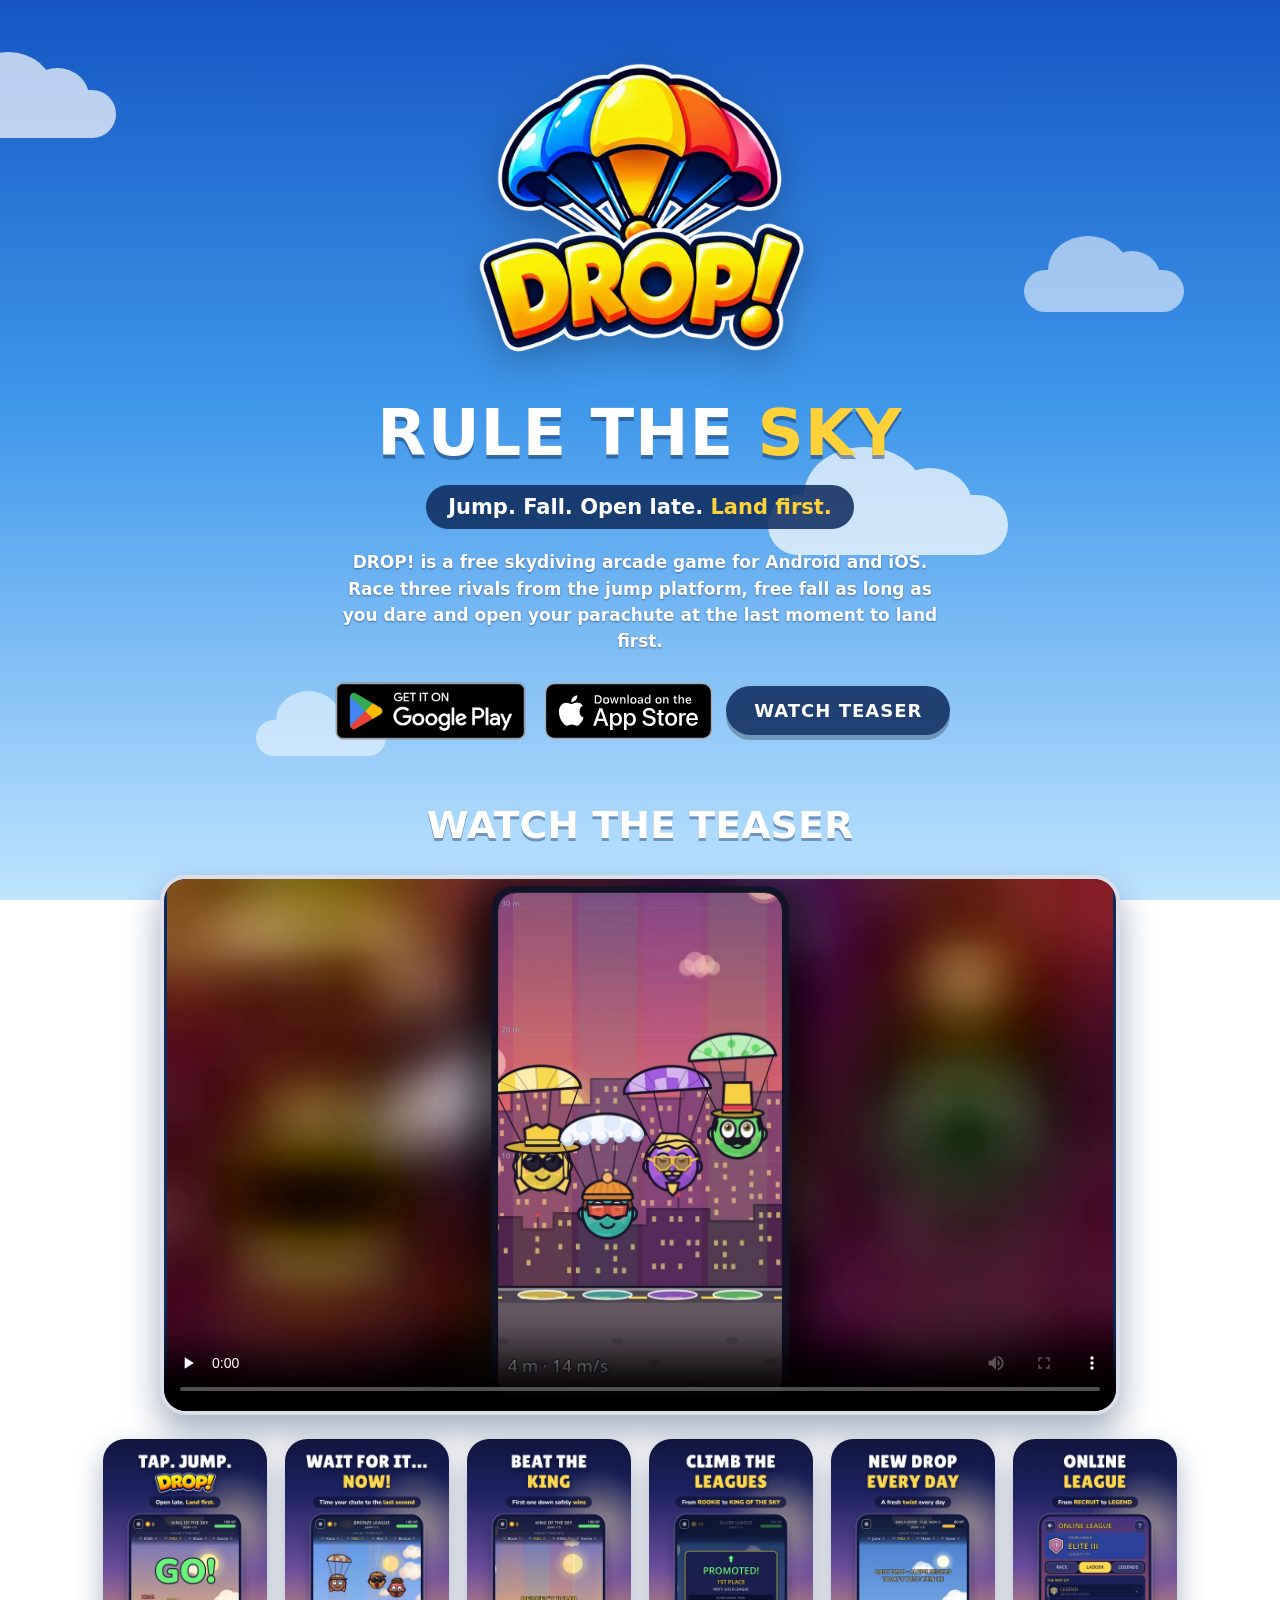
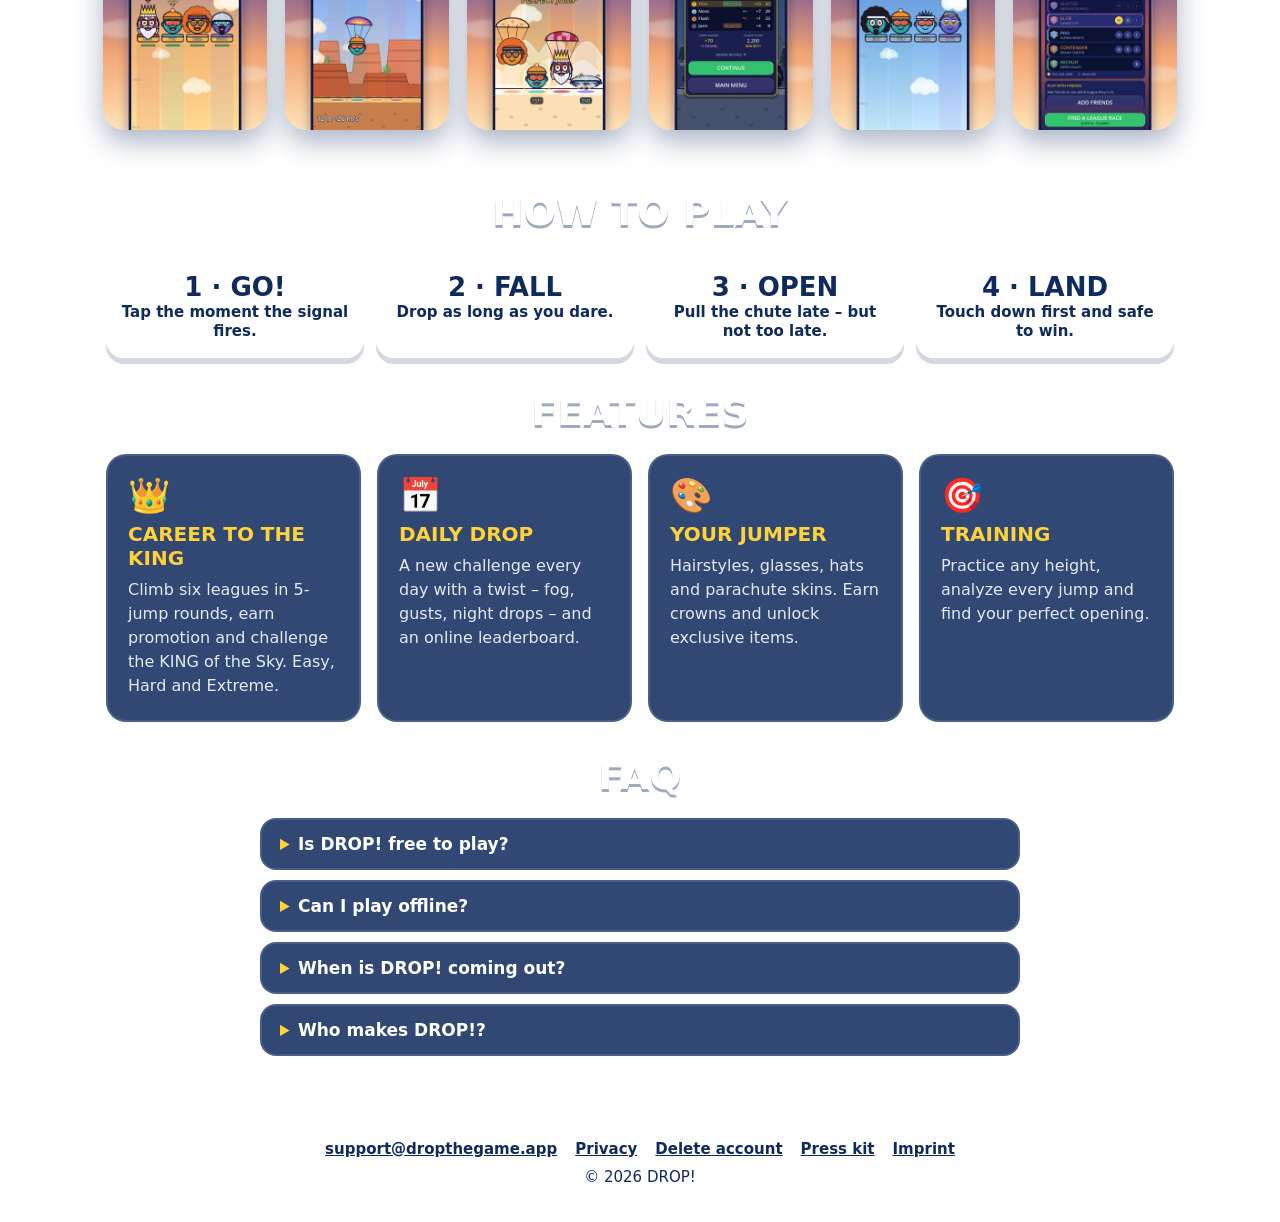
==== commit bbb3db70: "Startseite: Screenshot "Make it yours" durch Online League ersetzt Co-Authored-By: Claude Opus 5.5 <" ====
--- a/index.html
+++ b/index.html
@@ -84,7 +84,7 @@
           "https://dropthegame.app/img/shot-3.webp",
           "https://dropthegame.app/img/shot-4.webp",
           "https://dropthegame.app/img/shot-5.webp",
-          "https://dropthegame.app/img/shot-6.webp"
+          "https://dropthegame.app/img/shot-league.webp"
         ],
         "trailer": {
           "@type": "VideoObject",
@@ -445,7 +445,7 @@
       <img src="img/shot-3.webp" width="720" height="1280" loading="lazy" alt="Beat the KING: first one down safely wins">
       <img src="img/shot-4.webp" width="720" height="1280" loading="lazy" alt="Climb the leagues: PROMOTED! First place in the Silver League">
       <img src="img/shot-5.webp" width="720" height="1280" loading="lazy" alt="New drop every day: the Daily Drop with a fresh twist">
-      <img src="img/shot-6.webp" width="720" height="1280" loading="lazy" alt="Make it yours: unlock hats, shades and chutes in the character creator">
+      <img src="img/shot-league.webp" width="720" height="1280" loading="lazy" alt="Online League: climb from RECRUIT to LEGEND against real players">
     </section>
 
     <dialog class="lightbox" id="lightbox" aria-label="Screenshot">
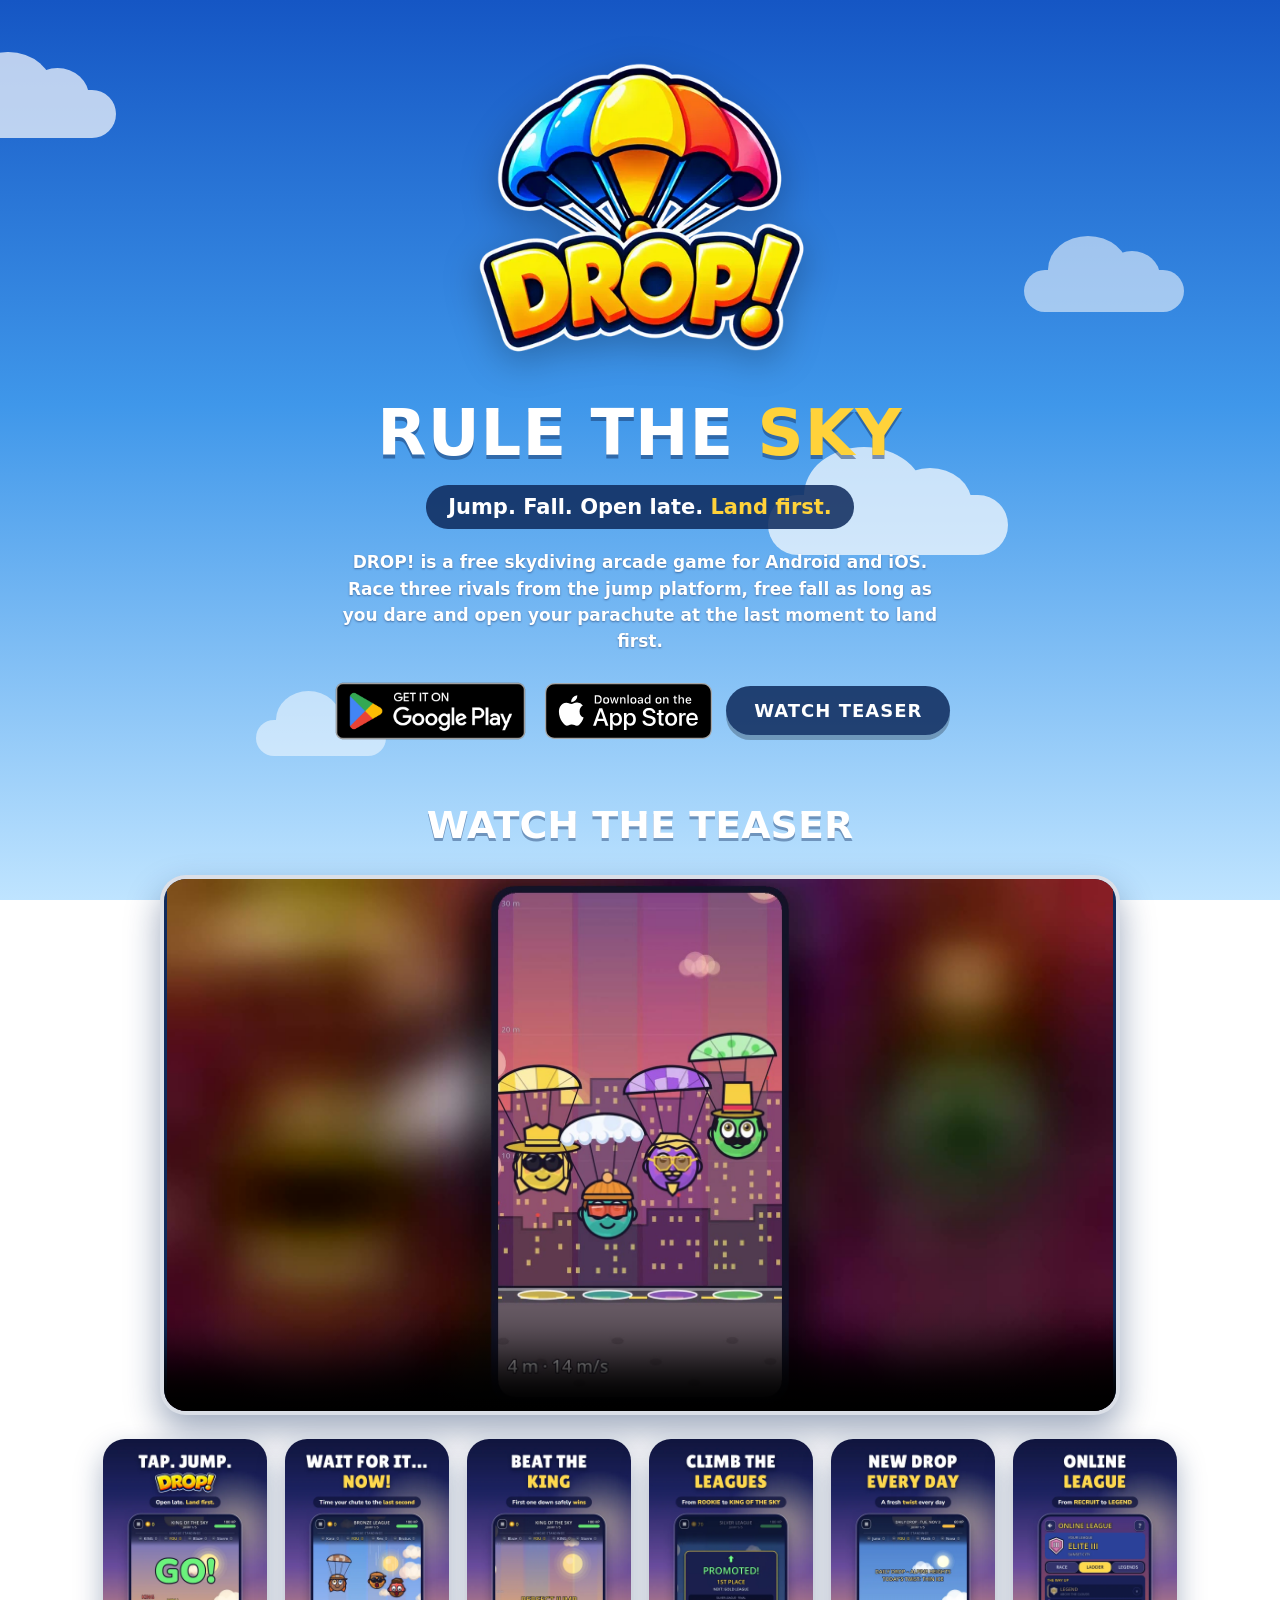
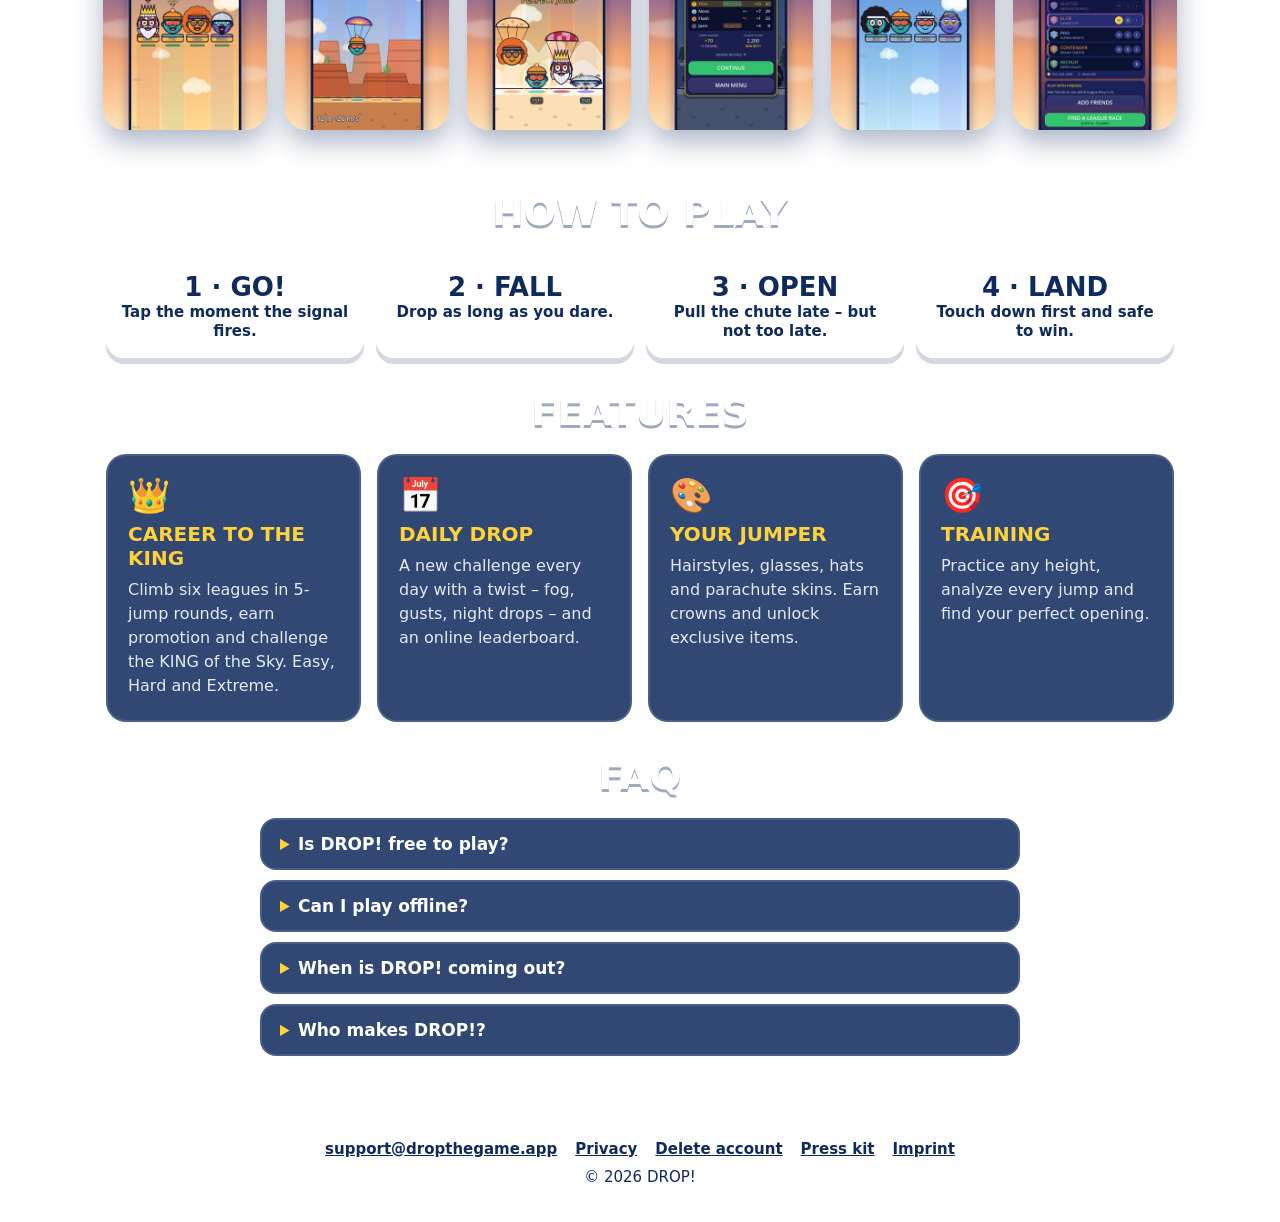
==== commit f2f5b2c8: "Startseite: EU-Filter entfernt, App-Store-Badge jetzt überall (iOS in der EU verfügbar) Co-Authored-" ====
--- a/index.html
+++ b/index.html
@@ -12,25 +12,13 @@
   <link rel="preload" as="image" href="img/logo.webp" fetchpriority="high">
   <link rel="preconnect" href="https://gc.zgo.at" crossorigin>
   <script>
-    // Store-Badges: Gerät (Android / iPhone+iPad / sonstiges) und EU ja/nein als Klassen am <html>.
-    // EU wird nur über die Zeitzone des Geräts erkannt (keine IP-Abfrage, nichts wird gesendet).
-    // In der EU ist DROP! im App Store noch nicht sichtbar (DSA-Prüfung) → dort "Soon on iOS".
-    // Ohne JavaScript oder bei unbekannter Zeitzone gilt: beide Knöpfe, iOS als "Soon".
+    // Store-Badges: Gerät (Android / iPhone+iPad / sonstiges) als Klasse am <html>.
+    // Ohne JavaScript oder auf sonstigen Geräten (PC) erscheinen beide Badges.
     (function () {
       var c = document.documentElement.classList;
       var ua = navigator.userAgent || "";
       if (/Android/i.test(ua)) c.add("dev-android");
       else if (/iPhone|iPad|iPod/i.test(ua) || (/Macintosh/.test(ua) && navigator.maxTouchPoints > 1)) c.add("dev-ios");
-      var eu = ["Europe/Vienna", "Europe/Brussels", "Europe/Sofia", "Europe/Zagreb", "Europe/Nicosia", "Asia/Nicosia",
-        "Asia/Famagusta", "Europe/Prague", "Europe/Copenhagen", "Europe/Tallinn", "Europe/Helsinki", "Europe/Mariehamn",
-        "Europe/Paris", "Europe/Berlin", "Europe/Busingen", "Europe/Athens", "Europe/Budapest", "Europe/Dublin", "Europe/Rome",
-        "Europe/Riga", "Europe/Vilnius", "Europe/Luxembourg", "Europe/Malta", "Europe/Amsterdam", "Europe/Warsaw",
-        "Europe/Lisbon", "Atlantic/Madeira", "Atlantic/Azores", "Europe/Bucharest", "Europe/Bratislava", "Europe/Ljubljana",
-        "Europe/Madrid", "Africa/Ceuta", "Atlantic/Canary", "Europe/Stockholm", "Indian/Reunion", "Indian/Mayotte",
-        "America/Guadeloupe", "America/Martinique", "America/Cayenne", "America/Marigot"];
-      var tz = "";
-      try { tz = Intl.DateTimeFormat().resolvedOptions().timeZone || ""; } catch (e) {}
-      if (tz && eu.indexOf(tz) < 0) c.add("ios-live");
     })();
   </script>
   <meta property="og:site_name" content="DROP!">
@@ -197,18 +185,13 @@
     .appstore-badge img { height: 56px; width: auto; }
     .store-alt { margin-top: 14px; font-size: 16px; font-weight: 700; opacity: 0.9; }
     .store-alt a { color: inherit; }
-    /* Sichtbarkeit: iOS-Badge nur außerhalb der EU, "Soon on iOS" nur in der EU.
-       Android-Gerät → nur Play-Badge groß, iPhone/iPad → nur iOS groß; das andere als kleiner Hinweis darunter. */
-    .appstore-badge, .store-alt, .ios-live-text { display: none; }
-    .ios-live .appstore-badge { display: block; }
-    .ios-live .ios-soon { display: none; }
-    .ios-live .ios-live-text { display: inline; }
-    .ios-live .ios-soon-text { display: none; }
-    .dev-android .appstore-badge, .dev-android .ios-soon, .dev-ios .play-badge { display: none; }
+    /* Sichtbarkeit: Android-Gerät → nur Play-Badge groß, iPhone/iPad → nur App-Store-Badge groß;
+       der andere Store als kleiner Hinweis darunter. PC/sonstige: beide Badges. */
+    .store-alt { display: none; }
+    .dev-android .appstore-badge, .dev-ios .play-badge { display: none; }
     .dev-android .store-alt, .dev-ios .store-alt { display: block; }
     .store-alt span { display: none; }
-    .dev-android .alt-ios-soon, .dev-android.ios-live .alt-ios-live, .dev-ios .alt-play { display: inline; }
-    .dev-android.ios-live .alt-ios-soon { display: none; }
+    .dev-android .alt-ios, .dev-ios .alt-play { display: inline; }
     .btn {
       display: inline-block;
       padding: 14px 28px;
@@ -418,12 +401,10 @@
       <div class="cta">
         <a class="play-badge" href="https://play.google.com/store/apps/details?id=com.vsterstudio.drop"><img src="img/google-play-badge.png" width="646" height="250" alt="Get it on Google Play"></a>
         <a class="appstore-badge" href="https://apps.apple.com/app/id6828981696"><img src="img/app-store-badge.svg" width="120" height="40" alt="Download on the App Store"></a>
-        <span class="btn btn-primary ios-soon">Soon on <span style="text-transform: none">iOS</span></span>
         <a class="btn btn-secondary" href="#teaser">Watch teaser</a>
       </div>
       <p class="store-alt">
-        <span class="alt-ios-soon">iOS version coming soon.</span>
-        <span class="alt-ios-live">Also on the <a href="https://apps.apple.com/app/id6828981696">App Store</a>.</span>
+        <span class="alt-ios">Also on the <a href="https://apps.apple.com/app/id6828981696">App Store</a>.</span>
         <span class="alt-play">Also on <a href="https://play.google.com/store/apps/details?id=com.vsterstudio.drop">Google Play</a>.</span>
       </p>
     </header>
@@ -502,7 +483,7 @@
       </details>
       <details>
         <summary>When is DROP! coming out?</summary>
-        <p>DROP! is out now on <a href="https://play.google.com/store/apps/details?id=com.vsterstudio.drop">Google Play</a><span class="ios-soon-text"> and coming soon to the App Store</span><span class="ios-live-text"> and the <a href="https://apps.apple.com/app/id6828981696">App Store</a></span>.</p>
+        <p>DROP! is out now on <a href="https://play.google.com/store/apps/details?id=com.vsterstudio.drop">Google Play</a> and the <a href="https://apps.apple.com/app/id6828981696">App Store</a>.</p>
       </details>
       <details>
         <summary>Who makes DROP!?</summary>
